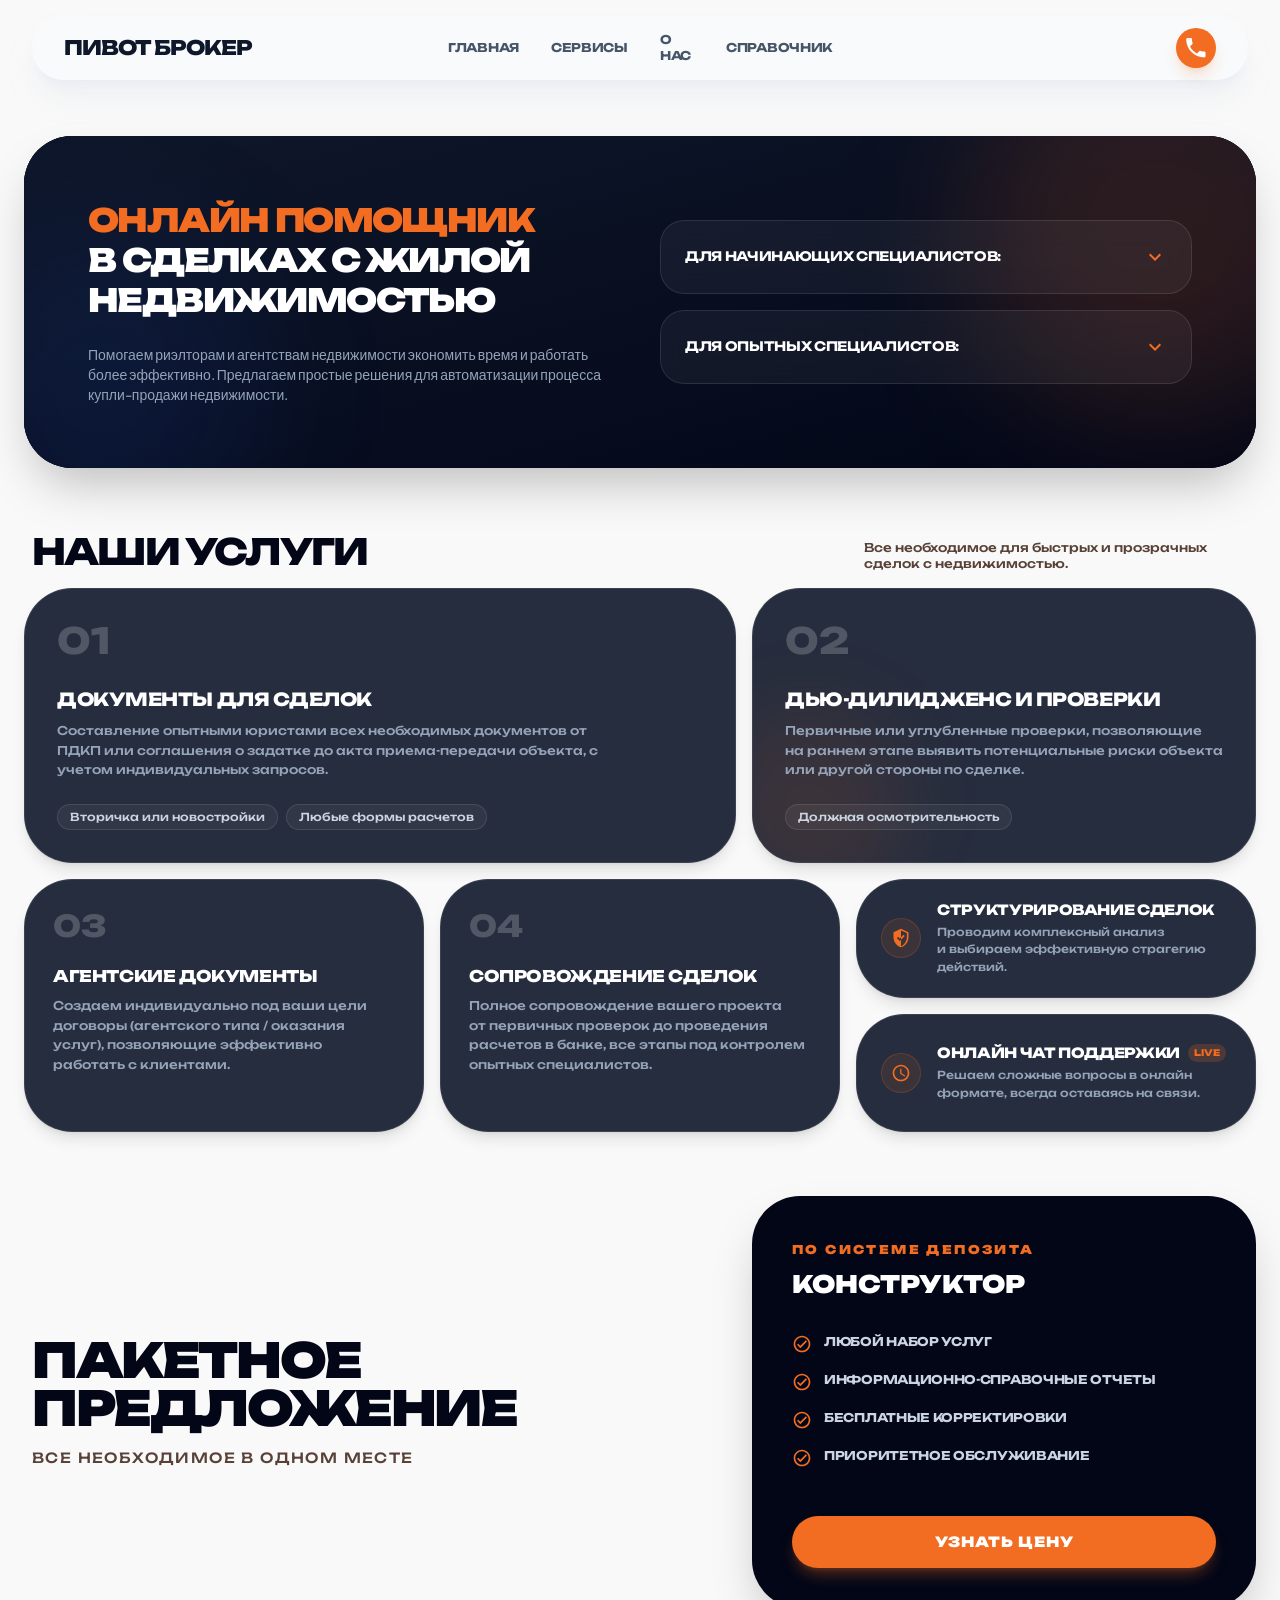
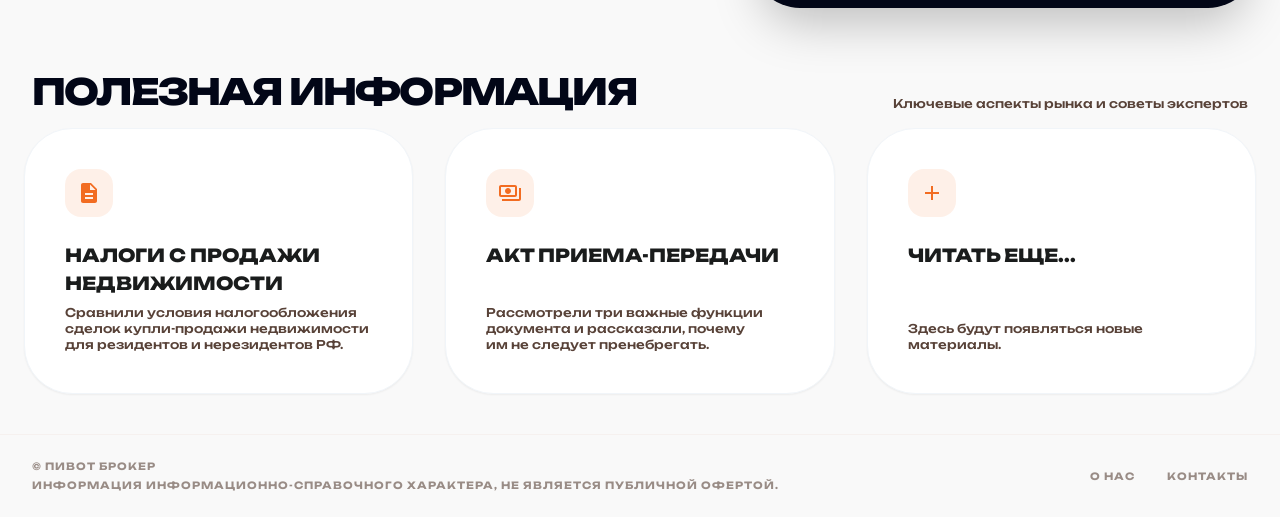
==== index.html @ 36b85cad "Add files via upload" ====
<!DOCTYPE html>
<html class="light scroll-smooth" lang="ru">
<head>
    <meta charset="utf-8">
    <meta content="width=device-width, initial-scale=1.0" name="viewport">
    
    <!-- SEO TAGS & OPEN GRAPH -->
    <title>Онлайн помощник в сделках с жилой недвижимостью | ПИВОТ БРОКЕР</title>
    <meta name="description" content="Профессиональные решения для риэлторов и агентств недвижимости по проведению сделок с недвижимостью.">
    <meta name="keywords" content="сделки с недвижимостью, помощь риэлторам, организация сделок купли-продажи, документы для недвижимости, услуги агентствам недвижимости">
    
    <!-- Canonical Link -->
    <link rel="canonical" href="https://pivot.broker">
        
    <!-- FAVICON -->
    <link rel="icon" type="image/png" href="favicon.png">
        
    <!-- Open Graph / Social Media -->
    <meta property="og:type" content="website">
    <meta property="og:url" content="https://pivot.broker/">
    <meta property="og:title" content="Онлайн помощник в сделках с жилой недвижимостью | ПИВОТ БРОКЕР">
    <meta property="og:description" content="Профессиональные решения для риэлторов и агентств недвижимости по проведению сделок с недвижимостью.">
    
  <!-- HOMEPAGE SCHEMA -->
<script type="application/ld+json">
{
  "@context": "https://schema.org",
  "@type": "WebSite",
  "name": "ПИВОТ БРОКЕР",
  "url": "https://pivot.broker",
  "description": "Профессиональные решения для риэлторов и агентств недвижимости по проведению сделок с недвижимостью.",
  "publisher": {
    "@type": "Organization",
    "name": "ПИВОТ БРОКЕР",
    "url": "https://pivot.broker"
  }
}
</script>
        
    <!-- Fast Font Loading -->
    <link rel="preconnect" href="https://fonts.googleapis.com">
    <link rel="preconnect" href="https://fonts.gstatic.com" crossorigin>
    
    <link href="https://fonts.googleapis.com/css2?family=Unbounded:wght@200..900&display=swap" rel="stylesheet">
    <link href="https://fonts.googleapis.com/css2?family=Plus+Jakarta+Sans:wght@200..800&display=swap" rel="stylesheet">
    
    <link rel="stylesheet" href="style.css">
    
    <style>
        body {
            font-family: 'Unbounded', sans-serif !important;
        }
        .section-radius {
            border-radius: 3rem !important;
        }

        /* FAQ Dropdown Logic */
        .faq-accordion[open] .faq-chevron {
            transform: rotate(180deg);
        }
        .faq-accordion summary::-webkit-details-marker {
            display: none;
        }
        
        /* Mobile Menu */
        #mobile-menu {
            transition: transform 0.3s ease-in-out;
            transform: translateY(-110%);
        }
        #mobile-menu.active {
            transform: translateY(0);
        }
    </style>
</head>
<body class="bg-background text-on-background font-body selection:bg-primary/20 selection:text-primary overflow-x-hidden flex flex-col min-h-screen">

    <!-- NAVIGATION BAR -->
    <div class="block md:hidden mobile-view h-[70px]">
        <nav class="fixed top-2 left-0 right-0 z-[100] flex justify-between items-center px-5 py-3 max-w-7xl bg-white/90 dark:bg-slate-900/90 backdrop-blur-lg rounded-full shadow-lg mx-auto w-[92%]">
            <a href="index.html" class="text-[16px] sm:text-xl font-extrabold tracking-tighter text-slate-900 dark:text-slate-50 font-display hover:text-primary transition-colors duration-300">ПИВОТ БРОКЕР</a>
            <div class="hidden md:flex items-center gap-8">
                <a class="text-slate-600 font-bold hover:text-primary font-display tracking-tight !text-[10px]" href="index.html#">ГЛАВНАЯ</a>
                <a class="text-slate-600 font-bold hover:text-primary font-display tracking-tight !text-[10px]" href="index.html#features-advantages">СЕРВИСЫ</a>
                <a class="text-slate-600 font-bold hover:text-primary font-display tracking-tight !text-[10px]" href="about.html">О НАС</a>
                <a class="text-slate-600 font-bold hover:text-primary font-display tracking-tight !text-[10px]" href="index.html#handbook">СПРАВОЧНИК</a>
            </div>
            <div class="flex items-center gap-1 sm:gap-2 h-full">
                <a aria-label="Call us" class="text-slate-600 font-bold hover:text-primary font-display tracking-tight !text-[10px] flex items-center" href="javascript:void(0)" onclick="openModal()">
                    <svg xmlns="http://www.w3.org/2000/svg" viewBox="0 0 24 24" class="fill-current !text-[24px] text-primary w-[1em] h-[1em]" aria-hidden="true"><path d="M20 15.5c-1.2 0-2.4-.2-3.6-.6-.3-.1-.7 0-1 .2l-2.2 2.2c-2.8-1.4-5.1-3.8-6.6-6.6l2.2-2.2c.3-.3.4-.7.2-1-.4-1.2-.6-2.4-.6-3.6 0-.6-.5-1.1-1.1-1.1H4.1C3.5 2.9 3 3.4 3 4c0 9.4 7.6 17 17 17 .6 0 1.1-.5 1.1-1.1v-3.3c0-.6-.5-1.1-1.1-1.1z"/></svg>
                </a>
                <button class="flex md:hidden p-2 text-slate-900" id="burger-btn" onclick="toggleMenu()">
                    <svg xmlns="http://www.w3.org/2000/svg" viewBox="0 0 24 24" class="fill-current !text-[28px] w-[1em] h-[1em]" aria-hidden="true"><path d="M3 18h18v-2H3v2zm0-5h18v-2H3v2zm0-7v2h18V6H3z"/></svg>
                </button>
            </div>
        </nav>
        
        <div class="fixed inset-0 z-[90] bg-white flex flex-col pt-24 px-8 md:hidden transition-transform duration-300 translate-y-[-100%]" id="mobile-menu">
            <div class="flex flex-col gap-6">
                <a class="text-xl font-display font-bold text-slate-900 hover:text-primary" href="index.html#" onclick="closeMobileNav()">ГЛАВНАЯ</a>
                <a class="text-xl font-display font-bold text-slate-900 hover:text-primary" href="index.html#features-advantages" onclick="closeMobileNav()">СЕРВИСЫ</a>
                <a class="text-xl font-display font-bold text-slate-900 hover:text-primary" href="about.html" onclick="closeMobileNav()">О НАС</a>
                <a class="text-xl font-display font-bold text-slate-900 hover:text-primary" href="index.html#handbook" onclick="closeMobileNav()">СПРАВОЧНИК</a>
                <hr class="border-slate-100">
            </div>
            <button class="absolute top-6 right-6 p-2 text-slate-900 hover:text-primary" onclick="toggleMenu()">
                <svg xmlns="http://www.w3.org/2000/svg" viewBox="0 0 24 24" class="fill-current !text-[32px] w-[1em] h-[1em]" aria-hidden="true"><path d="M19 6.41L17.59 5 12 10.59 6.41 5 5 6.41 10.59 12 5 17.59 6.41 19 12 13.41 17.59 19 19 17.59 13.41 12z"/></svg>
            </button>
        </div>
    </div>

    <div class="hidden md:block desktop-view h-[88px]">
        <nav class="fixed top-4 left-0 right-0 z-50 flex justify-between items-center px-8 py-3 w-[95%] max-w-7xl mx-auto bg-slate-50/80 dark:bg-slate-900/80 backdrop-blur-lg rounded-full shadow-xl shadow-slate-200/50 dark:shadow-none no-border">
            <a href="index.html" class="text-xl font-extrabold tracking-tighter text-slate-900 dark:text-slate-50 font-display flex-1 hover:text-primary transition-colors duration-300">ПИВОТ БРОКЕР</a>
            <div class="hidden md:flex items-center gap-8 flex-1 justify-center">
                <a class="text-slate-600 dark:text-slate-400 hover:text-primary dark:hover:text-orange-300 font-display text-xs tracking-tight hover:scale-105 transition-transform duration-300 ease-out font-bold" href="index.html#">ГЛАВНАЯ</a>
                <a class="text-slate-600 dark:text-slate-400 hover:text-primary dark:hover:text-orange-300 font-display text-xs tracking-tight hover:scale-105 transition-transform duration-300 ease-out font-bold" href="index.html#features-advantages">СЕРВИСЫ</a>
                <a class="text-slate-600 dark:text-slate-400 hover:text-primary dark:hover:text-orange-300 font-display text-xs tracking-tight hover:scale-105 transition-transform duration-300 ease-out font-bold" href="about.html">О НАС</a>
                <a class="text-slate-600 dark:text-slate-400 hover:text-primary dark:hover:text-orange-300 font-display text-xs tracking-tight hover:scale-105 transition-transform duration-300 ease-out font-bold" href="index.html#handbook">СПРАВОЧНИК</a>
            </div>
            <div class="flex items-center gap-4 flex-1 justify-end">
                <button class="hidden lg:flex items-center gap-2 bg-primary text-on-primary rounded-full font-display font-bold text-[10px] hover:scale-105 active:scale-95 transition-all duration-300 shadow-lg shadow-primary/20 w-10 h-10 justify-center" onclick="openModal()">
                    <svg xmlns="http://www.w3.org/2000/svg" viewBox="0 0 24 24" class="fill-current text-base w-[1.6em] h-[1.6em]" aria-hidden="true"><path d="M20 15.5c-1.2 0-2.4-.2-3.6-.6-.3-.1-.7 0-1 .2l-2.2 2.2c-2.8-1.4-5.1-3.8-6.6-6.6l2.2-2.2c.3-.3.4-.7.2-1-.4-1.2-.6-2.4-.6-3.6 0-.6-.5-1.1-1.1-1.1H4.1C3.5 2.9 3 3.4 3 4c0 9.4 7.6 17 17 17 .6 0 1.1-.5 1.1-1.1v-3.3c0-.6-.5-1.1-1.1-1.1z"/></svg>
                </button>
            </div>
        </nav>
    </div>

    <!-- ========================================== -->
    <!--         MAIN CONTENT        -->
    <!-- ========================================== -->
    <main class="w-full max-w-7xl mx-auto px-4 md:px-6 mt-8 md:mt-12 flex-grow mb-10 space-y-12 md:space-y-16">
        
        <!-- Hero Section -->
        <section class="relative overflow-hidden rounded-[48px] md:section-radius bg-slate-950 text-white shadow-2xl flex flex-col" id="about-us">
            
            <!-- Solid Dark Background with subtle gradient & ambient glows -->
            <div class="absolute inset-0 z-0 bg-slate-950">
                <div class="absolute inset-0 bg-gradient-to-br from-slate-900 to-slate-950"></div>
            </div>
            <div class="absolute -right-24 -top-24 w-96 h-96 bg-primary/15 rounded-full blur-3xl pointer-events-none z-0"></div>
            <div class="absolute -left-20 -bottom-20 w-80 h-80 bg-blue-600/10 rounded-full blur-3xl pointer-events-none z-0"></div>
            
            <div class="relative z-10 w-full px-6 md:px-8 lg:px-16 pt-12 lg:pt-16 pb-12 lg:pb-16 mx-auto max-w-7xl">
                <div class="grid grid-cols-1 lg:grid-cols-12 gap-8 lg:gap-10 items-center">
                    
                    <!-- LEFT COLUMN (Text) -->
                    <div class="lg:col-span-6 flex flex-col w-full text-center lg:text-left justify-center">
                        <h1 class="text-xl md:text-2xl lg:text-[28px] xl:text-[32px] font-display font-black tracking-tighter leading-[1.15] lg:leading-tight uppercase">
                            <span class="text-primary block">ОНЛАЙН ПОМОЩНИК</span>
                            <span class="text-white block">В СДЕЛКАХ С ЖИЛОЙ НЕДВИЖИМОСТЬЮ</span>
                        </h1>
                        <p class="text-slate-400 font-medium text-[11px] md:text-sm mt-4 lg:mt-6 leading-relaxed font-brand max-w-xl mx-auto lg:mx-0">
                            Помогаем риэлторам и агентствам недвижимости экономить время и работать более эффективно. Предлагаем простые решения для автоматизации процесса купли-продажи недвижимости.
                        </p>
                    </div>
        
                    <!-- RIGHT COLUMN (Accordions) -->
                    <div class="lg:col-span-6 flex flex-col gap-4 w-full mt-6 lg:mt-0 justify-center">
                        <!-- Dropdown 1 -->
                        <details class="faq-accordion bg-white/5 backdrop-blur-md border border-white/10 rounded-3xl overflow-hidden transition-all duration-300 lg:hover:bg-white/[0.08] w-full">
                            <summary class="flex items-center justify-between p-5 lg:p-6 cursor-pointer list-none select-none">
                                <span class="text-white font-display font-bold text-[11px] lg:text-[13px] tracking-tight uppercase leading-snug">
                                    ДЛЯ НАЧИНАЮЩИХ СПЕЦИАЛИСТОВ:
                                </span>
                                <!-- Inline SVG: expand_more -->
                                <svg xmlns="http://www.w3.org/2000/svg" viewBox="0 0 24 24" class="w-[1em] h-[1em] fill-current text-primary text-2xl transition-transform duration-300 faq-chevron ml-2 shrink-0" aria-hidden="true"><path d="M16.59 8.59 12 13.17 7.41 8.59 6 10l6 6 6-6z"/></svg>
                            </summary>
                            <div class="pb-5 px-5 lg:px-6">
                                <ul class="space-y-3 lg:space-y-4 border-t border-white/10 pt-4">
                                    <li class="flex items-start gap-3 text-slate-300 text-[11px] lg:text-[12px] leading-snug"><span class="text-primary font-bold">•</span>защита получения комиссии</li>
                                    <li class="flex items-start gap-3 text-slate-300 text-[11px] lg:text-[12px] leading-snug"><span class="text-primary font-bold">•</span>уверенность перед клиентом</li>
                                    <li class="flex items-start gap-3 text-slate-300 text-[11px] lg:text-[12px] leading-snug"><span class="text-primary font-bold">•</span>старт без ошибок</li>
                                    <li class="flex items-start gap-3 text-slate-300 text-[11px] lg:text-[12px] leading-snug"><span class="text-primary font-bold">•</span>экономия бюджета</li>
                                </ul>
                            </div>
                        </details>
                        
                        <!-- Dropdown 2 -->
                        <details class="faq-accordion bg-white/5 backdrop-blur-md border border-white/10 rounded-3xl overflow-hidden transition-all duration-300 lg:hover:bg-white/[0.08] w-full">
                            <summary class="flex items-center justify-between p-5 lg:p-6 cursor-pointer list-none select-none">
                                <span class="text-white font-display font-bold text-[11px] lg:text-[13px] tracking-tight uppercase leading-snug">
                                    ДЛЯ ОПЫТНЫХ СПЕЦИАЛИСТОВ:
                                </span>
                                <!-- Inline SVG: expand_more -->
                                <svg xmlns="http://www.w3.org/2000/svg" viewBox="0 0 24 24" class="w-[1em] h-[1em] fill-current text-primary text-2xl transition-transform duration-300 faq-chevron ml-2 shrink-0" aria-hidden="true"><path d="M16.59 8.59 12 13.17 7.41 8.59 6 10l6 6 6-6z"/></svg>
                            </summary>
                            <div class="pb-5 px-5 lg:px-6">
                                <ul class="space-y-3 lg:space-y-4 border-t border-white/10 pt-4">
                                    <li class="flex items-start gap-3 text-slate-300 text-[11px] lg:text-[12px] leading-snug"><span class="text-primary font-bold">•</span>делегирование рутины, освободите время для показов и переговоров</li>
                                    <li class="flex items-start gap-3 text-slate-300 text-[11px] lg:text-[12px] leading-snug"><span class="text-primary font-bold">•</span>выгоднее, чем разовое привлечение специалистов на аутсорсинге</li>
                                    <li class="flex items-start gap-3 text-slate-300 text-[11px] lg:text-[12px] leading-snug"><span class="text-primary font-bold">•</span>информационно-справочные отчеты для клиентов</li>
                                    <li class="flex items-start gap-3 text-slate-300 text-[11px] lg:text-[12px] leading-snug"><span class="text-primary font-bold">•</span>дистанционно и оперативно</li>
                                </ul>
                            </div>
                        </details>
                    </div>
                    
                </div>
            </div>
        </section>
        
        <!-- Features & Advantages Section -->
        <section class="space-y-4 scroll-mt-24 px-0" id="features-advantages">
            <div class="space-y-4">
                <div class="flex flex-col md:flex-row md:items-end justify-between gap-2 md:gap-4 px-2">
                    <div class="space-y-2">
                        <h2 class="text-xl md:text-4xl font-display font-extrabold tracking-tighter uppercase text-slate-950 dark:text-white">НАШИ УСЛУГИ</h2>
                    </div>
                    <p class="text-xs text-on-surface-variant font-medium max-w-sm">Все необходимое для быстрых и прозрачных сделок с недвижимостью.</p>
                </div>
                <div class="grid grid-cols-1 md:grid-cols-12 gap-4 font-body">
                    
                    <!-- Card 1: Documents sales and purchase (Has Hover & Link) -->
                    <a href="service-documents-sale.html" class="md:col-span-7 relative overflow-hidden bg-slate-900/90 border border-white/10 section-radius p-8 flex flex-col justify-start shadow-lg group hover:border-primary/40 hover:bg-slate-950 transition-all duration-500 cursor-pointer">
                        <div class="relative z-10">
                            <div class="flex items-center justify-start mb-6"><span class="text-white/20 font-display font-extrabold text-4xl group-hover:text-primary/40 transition-colors">01</span></div>
                            <h3 class="text-base md:text-lg font-display font-extrabold text-white uppercase tracking-tight mb-2 group-hover:text-primary transition-colors">Документы для сделок</h3>
                            <p class="text-xs text-slate-400 font-medium leading-relaxed max-w-xl">Составление опытными юристами всех необходимых документов от ПДКП или соглашения о задатке до акта приема-передачи объекта, с учетом индивидуальных запросов.</p>
                        </div>
                        <!-- Tags & Hover Details -->
                        <div class="relative z-10 mt-6 flex justify-between items-center w-full">
                            <div class="flex flex-wrap items-center gap-2">
                                <span class="px-3 py-1 rounded-full bg-white/5 border border-white/10 text-[11px] text-slate-300 font-medium group-hover:border-primary/30 transition-colors">Вторичка или новостройки</span>
                                <span class="px-3 py-1 rounded-full bg-white/5 border border-white/10 text-[11px] text-slate-300 font-medium group-hover:border-primary/30 transition-colors">Любые формы расчетов</span>
                            </div>
                            <div class="flex items-center gap-1.5 text-primary text-[10px] md:text-xs font-bold tracking-widest uppercase opacity-0 group-hover:opacity-100 transition-all duration-300 translate-x-[-10px] group-hover:translate-x-0 hidden md:flex">
                                ПОДРОБНЕЕ 
                                <svg xmlns="http://www.w3.org/2000/svg" viewBox="0 0 24 24" class="fill-current w-[1.2em] h-[1.2em]" aria-hidden="true"><path d="M12 4l-1.41 1.41L16.17 11H4v2h12.17l-5.58 5.59L12 20l8-8z"/></svg>
                            </div>
                        </div>
                    </a>

                    <!-- Card 2: KYC AML (Has Hover & Link) -->
                    <a href="service-kyc-check.html" class="md:col-span-5 relative overflow-hidden bg-slate-900/90 border border-white/10 section-radius p-8 flex flex-col justify-start shadow-lg group hover:border-primary/40 hover:bg-slate-950 transition-all duration-500 cursor-pointer">
                        <div class="absolute -left-10 -bottom-10 w-48 h-48 bg-primary/10 rounded-full blur-2xl pointer-events-none"></div>
                        <div class="relative z-10">
                            <div class="flex items-center justify-start mb-6"><span class="text-white/20 font-display font-extrabold text-4xl group-hover:text-primary/40 transition-colors">02</span></div>
                            <h3 class="text-base md:text-lg font-display font-extrabold text-white uppercase tracking-tight mb-2 group-hover:text-primary transition-colors">Дью-дилидженс и&nbsp;проверки</h3>
                            <p class="text-xs text-slate-400 font-medium leading-relaxed">Первичные или углубленные проверки, позволяющие на&nbsp;раннем этапе выявить потенциальные риски объекта или другой стороны по сделке.</p>
                        </div>
                        <!-- Tags & Hover Details -->
                        <div class="relative z-10 mt-6 flex justify-between items-center w-full">
                            <div class="flex flex-wrap items-center gap-2">
                                <span class="px-3 py-1 rounded-full bg-white/5 border border-white/10 text-[11px] text-slate-300 font-medium group-hover:border-primary/30 transition-colors">Должная осмотрительность</span>
                            </div>
                            <div class="flex items-center gap-1.5 text-primary text-[10px] md:text-xs font-bold tracking-widest uppercase opacity-0 group-hover:opacity-100 transition-all duration-300 translate-x-[-10px] group-hover:translate-x-0 hidden md:flex">
                                ПОДРОБНЕЕ 
                                <svg xmlns="http://www.w3.org/2000/svg" viewBox="0 0 24 24" class="fill-current w-[1.2em] h-[1.2em]" aria-hidden="true"><path d="M12 4l-1.41 1.41L16.17 11H4v2h12.17l-5.58 5.59L12 20l8-8z"/></svg>
                            </div>
                        </div>
                    </a>

                    <!-- Card 3: Documents for agents (Static) -->
                    <div class="md:col-span-4 relative overflow-hidden bg-slate-900/90 border border-white/10 section-radius p-7 flex flex-col justify-between shadow-lg transition-all duration-500">
                        <div>
                            <div class="flex items-center justify-start mb-5">
                                <span class="text-white/20 font-display font-extrabold text-3xl">03</span>
                            </div>
                            <h3 class="text-base font-display font-extrabold text-white uppercase tracking-tight mb-2">Агентские документы</h3>
                            <p class="text-xs text-slate-400 font-medium leading-relaxed">Создаем индивидуально под ваши цели договоры (агентского типа / оказания услуг), позволяющие эффективно работать с&nbsp;клиентами.</p>
                        </div>
                    </div>

                    <!-- Card 4: Power of Attorney (Static) -->
                    <div class="md:col-span-4 relative overflow-hidden bg-slate-900/90 border border-white/10 section-radius p-7 flex flex-col justify-between shadow-lg transition-all duration-500">
                        <div>
                            <div class="flex items-center justify-start mb-5">
                                <span class="text-white/20 font-display font-extrabold text-3xl">04</span>
                            </div>
                            <h3 class="text-base font-display font-extrabold text-white uppercase tracking-tight mb-2">Сопровождение сделок</h3>
                            <p class="text-xs text-slate-400 font-medium leading-relaxed">Полное сопровождение вашего проекта от&nbsp;первичных проверок до проведения расчетов в банке, все этапы под&nbsp;контролем опытных специалистов.</p>
                        </div>
                    </div>

                    <!-- Card 5 & 6 (Stacked, Static) -->
                    <div class="md:col-span-4 flex flex-col gap-4">
                        <!-- Card 5: Banking Advisory -->
                        <div class="flex-1 relative overflow-hidden bg-slate-900/90 border border-white/10 section-radius p-6 flex flex-col justify-center shadow-lg transition-all duration-500">
                            <div class="flex items-center gap-4">
                                <div class="w-10 h-10 shrink-0 rounded-xl bg-primary/10 border border-primary/20 flex items-center justify-center text-primary transition-all duration-300">
                                    <!-- Inline SVG: verified_user -->
                                    <svg xmlns="http://www.w3.org/2000/svg" viewBox="0 0 24 24" class="w-[1em] h-[1em] fill-current text-xl" aria-hidden="true"><path d="M12 1L3 5v6c0 5.55 3.84 10.74 9 12 5.16-1.26 9-6.45 9-12V5l-9-4zm0 19.93V2.94l7 3.11v4.95c0 4.54-2.8 8.85-7 10.93zM16.5 9.5l-6 6-3.5-3.5 1.41-1.41L10.5 12.67l4.59-4.58z"/></svg>
                                </div>
                                <div>
                                    <h3 class="text-sm font-display font-extrabold text-white uppercase tracking-tight mb-1">Структурирование сделок</h3>
                                    <p class="text-[11px] text-slate-400 font-medium leading-relaxed">Проводим комплексный анализ и&nbsp;выбираем эффективную страгегию действий.</p>
                                </div>
                            </div>
                        </div>
                        
                        <!-- Card 6: Direct Chat -->
                        <div class="flex-1 relative overflow-hidden bg-slate-900/90 border border-white/10 section-radius p-6 flex flex-col justify-center shadow-lg transition-all duration-500">
                            <div class="flex items-center gap-4">
                                <div class="w-10 h-10 shrink-0 rounded-xl bg-primary/10 border border-primary/20 flex items-center justify-center text-primary transition-all duration-300">
                                    <!-- Inline SVG: schedule -->
                                    <svg xmlns="http://www.w3.org/2000/svg" viewBox="0 0 24 24" class="w-[1em] h-[1em] fill-current text-xl" aria-hidden="true"><path d="M11.99 2C6.47 2 2 6.48 2 12s4.47 10 9.99 10C17.52 22 22 17.52 22 12S17.52 2 11.99 2zM12 20c-4.42 0-8-3.58-8-8s3.58-8 8-8 8 3.58 8 8-3.58 8-8 8zm.5-13H11v6l5.25 3.15.75-1.23-4.5-2.67z"/></svg>
                                </div>
                                <div>
                                    <div class="flex items-center gap-2 mb-1">
                                        <h3 class="text-sm font-display font-extrabold text-white uppercase tracking-tight">Онлайн чат поддержки</h3>
                                        <span class="px-1.5 py-0.5 rounded bg-primary/20 text-primary text-[9px] font-extrabold uppercase">LIVE</span>
                                    </div>
                                    <p class="text-[11px] text-slate-400 font-medium leading-relaxed">Решаем сложные вопросы в онлайн формате, всегда оставаясь на связи.</p>
                                </div>
                            </div>
                        </div>
                    </div>
                </div>
            </div>
        </section>
        
        <!-- Pricing Section -->
        <section class="scroll-mt-24 px-0" id="pricing-tiers">
            <div class="grid grid-cols-1 md:grid-cols-12 gap-6 md:gap-4 font-body">
                
                <div class="md:col-span-7 flex flex-col justify-center px-2">
                    <h2 class="text-2xl md:text-4xl lg:text-5xl font-display font-black tracking-tighter uppercase text-slate-950 dark:text-white">
                        ПАКЕТНОЕ ПРЕДЛОЖЕНИЕ
                    </h2>
                    <p class="text-xs lg:text-sm text-on-surface-variant font-display font-medium mt-2 md:mt-4 max-w-sm uppercase tracking-widest">
                        все необходимое в одном месте
                    </p>
                </div>

                <div class="md:col-span-5 bg-slate-950 section-radius p-8 md:p-10 flex flex-col h-full shadow-2xl transition-all duration-500 relative group">
                    <div class="mb-6 md:mb-8">
                        <span class="text-primary font-black text-[10px] md:text-xs tracking-[0.2em] uppercase">По системе депозита</span>
                        <div class="text-xl md:text-2xl font-display font-black mt-1 md:mt-2 uppercase text-white">Конструктор</div>
                    </div>
                    <ul class="space-y-4 mb-8 md:mb-12 flex-1">
                        <li class="flex items-start gap-3 text-slate-300 text-[10px] md:text-xs font-bold uppercase tracking-tight">
                            <svg xmlns="http://www.w3.org/2000/svg" viewBox="0 0 24 24" class="w-[1em] h-[1em] fill-current text-primary text-xl shrink-0 mt-0.5" aria-hidden="true"><path d="M12 2C6.48 2 2 6.48 2 12s4.48 10 10 10 10-4.48 10-10S17.52 2 12 2zm0 18c-4.41 0-8-3.59-8-8s3.59-8 8-8 8 3.59 8 8-3.59 8-8 8zm4.59-12.42L10 14.17l-2.59-2.58L6 13l4 4 8-8z"/></svg>
                            <span class="leading-relaxed">любой набор услуг</span>
                        </li>
                        <li class="flex items-start gap-3 text-slate-300 text-[10px] md:text-xs font-bold uppercase tracking-tight">
                            <svg xmlns="http://www.w3.org/2000/svg" viewBox="0 0 24 24" class="w-[1em] h-[1em] fill-current text-primary text-xl shrink-0 mt-0.5" aria-hidden="true"><path d="M12 2C6.48 2 2 6.48 2 12s4.48 10 10 10 10-4.48 10-10S17.52 2 12 2zm0 18c-4.41 0-8-3.59-8-8s3.59-8 8-8 8 3.59 8 8-3.59 8-8 8zm4.59-12.42L10 14.17l-2.59-2.58L6 13l4 4 8-8z"/></svg>
                            <span class="leading-relaxed">информационно-справочные отчеты</span>
                        </li>
                        <li class="flex items-start gap-3 text-slate-300 text-[10px] md:text-xs font-bold uppercase tracking-tight">
                            <svg xmlns="http://www.w3.org/2000/svg" viewBox="0 0 24 24" class="w-[1em] h-[1em] fill-current text-primary text-xl shrink-0 mt-0.5" aria-hidden="true"><path d="M12 2C6.48 2 2 6.48 2 12s4.48 10 10 10 10-4.48 10-10S17.52 2 12 2zm0 18c-4.41 0-8-3.59-8-8s3.59-8 8-8 8 3.59 8 8-3.59 8-8 8zm4.59-12.42L10 14.17l-2.59-2.58L6 13l4 4 8-8z"/></svg>
                            <span class="leading-relaxed">бесплатные корректировки</span>
                        </li>
                        <li class="flex items-start gap-3 text-slate-300 text-[10px] md:text-xs font-bold uppercase tracking-tight">
                            <svg xmlns="http://www.w3.org/2000/svg" viewBox="0 0 24 24" class="w-[1em] h-[1em] fill-current text-primary text-xl shrink-0 mt-0.5" aria-hidden="true"><path d="M12 2C6.48 2 2 6.48 2 12s4.48 10 10 10 10-4.48 10-10S17.52 2 12 2zm0 18c-4.41 0-8-3.59-8-8s3.59-8 8-8 8 3.59 8 8-3.59 8-8 8zm4.59-12.42L10 14.17l-2.59-2.58L6 13l4 4 8-8z"/></svg>
                            <span class="leading-relaxed">приоритетное обслуживание</span>
                        </li>
                    </ul>
                    <button class="w-full py-4 bg-primary text-white rounded-full font-display font-bold text-[10px] uppercase tracking-widest hover:scale-105 active:scale-95 shadow-lg shadow-primary/30 transition-all duration-300" onclick="openModal()">
    <span class="text-xs md:text-sm font-black">Узнать цену</span>
					</button>
                </div>

            </div>
        </section>

        <!-- Knowledge Hub Section -->
        <section class="relative z-10 scroll-mt-24 px-0" id="handbook">
            <div class="flex flex-col md:flex-row md:items-end justify-between gap-2 md:gap-4 px-2 mb-4">
                <div class="space-y-2">
                    <h2 class="text-xl md:text-4xl font-display font-extrabold tracking-tighter uppercase text-slate-950 dark:text-white">
                        ПОЛЕЗНАЯ ИНФОРМАЦИЯ
                    </h2>
                </div>
                <p class="text-xs text-on-surface-variant font-medium max-w-sm">
                    Ключевые аспекты рынка и советы экспертов
                </p>
            </div>
            
            <div class="grid grid-cols-1 md:grid-cols-3 gap-4 md:gap-8">
                
                <a class="group bg-white p-8 md:p-10 rounded-[3rem] border border-slate-100 shadow-sm hover:shadow-xl hover:border-primary/20 transition-all duration-500 flex flex-col cursor-pointer relative" href="article-sale-taxes.html">
                    <div class="mb-4 md:mb-6 w-10 h-10 md:w-12 h-12 bg-primary/10 rounded-full md:rounded-2xl flex items-center justify-center group-hover:bg-primary transition-colors duration-500">
                        <!-- Inline SVG: description -->
                        <svg xmlns="http://www.w3.org/2000/svg" viewBox="0 0 24 24" class="w-6 h-6 fill-current text-primary group-hover:text-white transition-colors" aria-hidden="true"><path d="M14 2H6c-1.1 0-1.99.9-1.99 2L4 20c0 1.1.89 2 1.99 2H18c1.1 0 2-.9 2-2V8l-6-6zm2 16H8v-2h8v2zm0-4H8v-2h8v2zm-3-5V3.5L18.5 9H13z"/></svg>
                    </div>
                    <h4 class="font-display font-extrabold text-[14px] md:text-lg mb-2 uppercase text-on-background group-hover:text-primary md:line-clamp-2 transition-colors duration-300">Налоги с продажи недвижимости</h4>
                    <p class="text-[9px] md:text-xs text-on-surface-variant font-display font-medium leading-relaxed uppercase tracking-widest md:tracking-normal md:normal-case mt-auto group-hover:pr-16 transition-all duration-500 ease-out">Сравнили условия налогообложения сделок купли-продажи недвижимости для резидентов и нерезидентов РФ.</p>
                    <div class="absolute bottom-8 md:bottom-10 right-8 md:right-10 flex items-center gap-1.5 text-primary text-[10px] md:text-xs font-bold tracking-widest uppercase opacity-0 group-hover:opacity-100 transition-all duration-300 translate-x-[-10px] group-hover:translate-x-0 bg-white shadow-[-8px_0_12px_white] pl-2">
                        ПОДРОБНЕЕ 
                        <!-- Inline SVG: arrow_forward -->
                        <svg xmlns="http://www.w3.org/2000/svg" viewBox="0 0 24 24" class="w-[1.2em] h-[1.2em] fill-current" aria-hidden="true"><path d="M12 4l-1.41 1.41L16.17 11H4v2h12.17l-5.58 5.59L12 20l8-8z"/></svg>
                    </div>
                </a>
                
                <a class="group bg-white p-8 md:p-10 rounded-[3rem] border border-slate-100 shadow-sm hover:shadow-xl hover:border-primary/20 transition-all duration-500 flex flex-col cursor-pointer relative" href="article-transfer-act.html">
                    <div class="mb-4 md:mb-6 w-10 h-10 md:w-12 h-12 bg-primary/10 rounded-full md:rounded-2xl flex items-center justify-center group-hover:bg-primary transition-colors duration-500">
                        <!-- Inline SVG: payments -->
                        <svg xmlns="http://www.w3.org/2000/svg" viewBox="0 0 24 24" class="w-6 h-6 fill-current text-primary group-hover:text-white transition-colors" aria-hidden="true"><path d="M19 14V6c0-1.1-.9-2-2-2H3c-1.1 0-2 .9-2 2v8c0 1.1.9 2 2 2h14c1.1 0 2-.9 2-2zm-2 0H3V6h14v8zm-7-7c-1.66 0-3 1.34-3 3s1.34 3 3 3 3-1.34 3-3-1.34-3-3-3zm13 0v11c0 1.1-.9 2-2 2H4v-2h17V7h2z"/></svg>
                    </div>
                    <h4 class="font-display font-extrabold text-[14px] md:text-lg mb-2 uppercase text-on-background group-hover:text-primary md:line-clamp-2 transition-colors duration-300">Акт приема-передачи</h4>
                    <p class="text-[9px] md:text-xs text-on-surface-variant font-display font-medium leading-relaxed uppercase tracking-widest md:tracking-normal md:normal-case mt-auto group-hover:pr-16 transition-all duration-500 ease-out">Рассмотрели три важные функции документа и рассказали, почему им&nbsp;не&nbsp;следует пренебрегать.</p>
                    <div class="absolute bottom-8 md:bottom-10 right-8 md:right-10 flex items-center gap-1.5 text-primary text-[10px] md:text-xs font-bold tracking-widest uppercase opacity-0 group-hover:opacity-100 transition-all duration-300 translate-x-[-10px] group-hover:translate-x-0 bg-white shadow-[-8px_0_12px_white] pl-2">
                        ПОДРОБНЕЕ 
                        <!-- Inline SVG: arrow_forward -->
                        <svg xmlns="http://www.w3.org/2000/svg" viewBox="0 0 24 24" class="w-[1.2em] h-[1.2em] fill-current" aria-hidden="true"><path d="M12 4l-1.41 1.41L16.17 11H4v2h12.17l-5.58 5.59L12 20l8-8z"/></svg>
                    </div>
                </a>
                
                <div class="bg-white p-8 md:p-10 rounded-[3rem] border border-slate-100 shadow-sm flex flex-col">
                    <div class="mb-4 md:mb-6 w-10 h-10 md:w-12 h-12 bg-primary/10 rounded-full md:rounded-2xl flex items-center justify-center">
                        <!-- Inline SVG: add -->
                        <svg xmlns="http://www.w3.org/2000/svg" viewBox="0 0 24 24" class="w-6 h-6 fill-current text-primary" aria-hidden="true"><path d="M19 13h-6v6h-2v-6H5v-2h6V5h2v6h6v2z"/></svg>
                    </div>
                    <h4 class="font-display font-extrabold text-[14px] md:text-lg mb-2 uppercase text-on-background md:line-clamp-2">Читать еще...</h4>
                    <p class="text-[9px] md:text-xs text-on-surface-variant font-display font-medium leading-relaxed uppercase tracking-widest md:tracking-normal md:normal-case mt-auto transition-all duration-500 ease-out">Здесь будут появляться новые материалы.</p>
                </div>
            </div>
        </section>
    </main>

    <!-- Unified Footer -->
    <footer class="w-full border-t border-slate-200 md:border-outline-variant/15 mt-auto bg-background-light md:bg-transparent">
        <div class="flex flex-col md:flex-row justify-between items-center px-6 md:px-8 py-8 md:py-6 w-full max-w-[1920px] mx-auto gap-4 md:gap-0">
            <div class="text-[9px] md:text-[10px] tracking-[0.2em] md:tracking-widest uppercase font-bold text-slate-400 md:text-on-surface-variant/60 font-display md:font-label text-center md:text-left">
                <span class="block">© ПИВОТ БРОКЕР</span>
                <span class="block mt-1">ИНФОРМАЦИЯ ИНФОРМАЦИОННО-СПРАВОЧНОГО ХАРАКТЕРА, НЕ ЯВЛЯЕТСЯ ПУБЛИЧНОЙ ОФЕРТОЙ.</span>
            </div>
            <div class="flex items-center gap-6 md:gap-8 mt-2 md:mt-0">
                <a class="text-[9px] md:text-[10px] tracking-[0.2em] md:tracking-widest uppercase font-bold text-slate-400 md:text-on-surface-variant/60 hover:text-primary transition-colors font-display md:font-label" href="about.html">О НАС</a>
                <a class="text-[9px] md:text-[10px] tracking-[0.2em] md:tracking-widest uppercase font-bold text-slate-400 md:text-on-surface-variant/60 hover:text-primary transition-colors font-display md:font-label" href="#">КОНТАКТЫ</a>
            </div>
        </div>
    </footer>

    <!-- Unified Contact Modal -->
    <div class="fixed inset-0 z-[200] items-center justify-center p-4 hidden" id="contact-modal">
        <!-- Overlay -->
        <div class="absolute inset-0 bg-white/10 md:bg-slate-950/60 backdrop-blur-md" onclick="closeModal()"></div>
        
        <!-- Modal Card -->
        <div class="relative z-10 w-full max-w-sm md:max-w-[320px] bg-white/90 md:bg-slate-950 backdrop-blur-lg md:backdrop-blur-none text-slate-900 md:text-white p-8 md:p-6 rounded-[48px] md:rounded-[3rem] shadow-2xl border border-white/20 md:border-white/10 text-center">
            
            <button class="absolute top-4 right-4 text-slate-400 hover:text-primary md:hover:text-white transition-colors z-20" onclick="closeModal()">
                <!-- Inline SVG: close -->
                <svg xmlns="http://www.w3.org/2000/svg" viewBox="0 0 24 24" class="w-[1em] h-[1em] fill-current text-2xl" aria-hidden="true"><path d="M19 6.41L17.59 5 12 10.59 6.41 5 5 6.41 10.59 12 5 17.59 6.41 19 12 13.41 17.59 19 19 17.59 13.41 12z"/></svg>
            </button>
            
            <div class="space-y-6 md:space-y-8 mt-4">
                <div class="flex flex-col gap-4 w-full">
                    <a class="flex items-center justify-center gap-3 md:gap-4 p-4 md:py-4 bg-slate-900 md:bg-white/10 md:hover:bg-white/20 text-white rounded-full font-display font-bold text-xs md:text-sm uppercase tracking-widest shadow-lg md:shadow-none active:scale-95 md:active:scale-100 md:transition-all w-full" href="https://telegram.me/PIVOTBROKER" target="_blank" rel="noopener noreferrer">
                        <!-- Inline SVG: send -->
                        <svg xmlns="http://www.w3.org/2000/svg" viewBox="0 0 24 24" class="w-[1em] h-[1em] fill-current text-lg" aria-hidden="true"><path d="M2.01 21L23 12 2.01 3 2 10l15 2-15 2z"/></svg>
                        Telegram
                    </a>
                    <a class="flex items-center justify-center gap-3 md:gap-4 p-4 md:py-4 bg-primary text-white rounded-full font-display font-bold text-xs md:text-sm uppercase tracking-widest shadow-lg md:shadow-none active:scale-95 md:active:scale-100 md:hover:scale-105 md:transition-transform w-full" href="mailto:pivot@broker">
                        <!-- Inline SVG: mail -->
                        <svg xmlns="http://www.w3.org/2000/svg" viewBox="0 0 24 24" class="w-[1em] h-[1em] fill-current text-lg" aria-hidden="true"><path d="M22 6c0-1.1-.9-2-2-2H4c-1.1 0-2 .9-2 2v12c0 1.1.9 2 2 2h16c1.1 0 2-.9 2-2V6zm-2 0l-8 5-8-5h16zm0 12H4V8l8 5 8-5v10z"/></svg>
                        pivot@global
                    </a>
                </div>
            </div>
        </div>
    </div>

    <!-- JAVASCRIPT SECTION -->
    <script>

    // Single-open accordion logic for natively standard <details> elements
    document.querySelectorAll('.faq-accordion').forEach((el) => {
        el.addEventListener('toggle', (e) => {
            if (el.open) {
                document.querySelectorAll('.faq-accordion').forEach((other) => {
                    if (other !== el) other.removeAttribute('open');
                });
            }
        });
    });

    function toggleMenu() {
        const mobileMenu = document.getElementById('mobile-menu');
        if(mobileMenu) {
            mobileMenu.classList.toggle('active');
            document.body.classList.toggle('overflow-hidden');
        }
    }
    
    function closeMobileNav() {
        const mobileMenu = document.getElementById('mobile-menu');
        if(mobileMenu) {
            mobileMenu.classList.remove('active');
            document.body.classList.remove('overflow-hidden'); 
            setTimeout(scrollToHash, 100); 
        }
    }

    function scrollToHash() {
        if (!window.location.hash) return;
        
        let targetId = window.location.hash;
        
        if (targetId.includes('-mobile') || targetId.includes('-desktop')) {
            targetId = targetId.replace('-mobile', '').replace('-desktop', '');
            history.replaceState(null, null, targetId);
        }

        let targetElement = document.querySelector(targetId);
        if (targetElement) {
            targetElement.scrollIntoView({ behavior: 'smooth' });
        }
    }
    window.addEventListener('hashchange', scrollToHash);

    function openModal() {
        const modal = document.getElementById('contact-modal');
        if(modal) {
            modal.classList.remove('hidden');
            modal.classList.add('flex');
            document.body.classList.add('overflow-hidden');
        }
    }
    
    function closeModal() {
        const modal = document.getElementById('contact-modal');
        if(modal) {
            modal.classList.add('hidden');
            modal.classList.remove('flex');
            document.body.classList.remove('overflow-hidden');
        }
    }

    function openMobileModal() {
        openModal();
    }
    
    function openDesktopModal() {
        openModal();
    }

    // Netlify AJAX Form Submission with Checkmark Feedback
    const form = document.getElementById('consultation-form');
    
    if(form) {
        form.addEventListener('submit', function(e) {
            e.preventDefault(); // Stop the page from reloading
            
            const btn = document.getElementById('submit-btn');
            const btnText = document.getElementById('btn-text');
            const btnIcon = document.getElementById('btn-icon');
            
            // 1. Change button to loading state
            btn.disabled = true;
            btnText.innerText = "ОТПРАВЛЯЕМ...";
            btnIcon.classList.add('hidden');

            // 2. Package the data for Netlify
            const formData = new FormData(form);

            // 3. Send data quietly in the background
            fetch('/', {
                method: 'POST',
                headers: { "Content-Type": "application/x-www-form-urlencoded" },
                body: new URLSearchParams(formData).toString()
            })
            .then(() => {
                // 4. On Success: Hide form & header, Show Checkmark
                document.getElementById('form-header').style.opacity = '0';
                form.style.opacity = '0';
                
                setTimeout(() => {
                    form.style.visibility = 'hidden';
                    document.getElementById('form-header').style.visibility = 'hidden';
                    
                    const successMsg = document.getElementById('success-message');
                    successMsg.classList.remove('pointer-events-none');
                    successMsg.style.opacity = '1';
                }, 300);
            })
            .catch((error) => {
                // On Error: Revert button so they can try again
                alert('Ошибка соединения. Пожалуйста, попробуйте еще раз.');
                btn.disabled = false;
                btnText.innerText = "ОТПРАВИТЬ";
                btnIcon.classList.remove('hidden');
            });
        });
    }
    </script>
</body>
</html>
---- style.css ----
*, ::before, ::after {
  --tw-border-spacing-x: 0;
  --tw-border-spacing-y: 0;
  --tw-translate-x: 0;
  --tw-translate-y: 0;
  --tw-rotate: 0;
  --tw-skew-x: 0;
  --tw-skew-y: 0;
  --tw-scale-x: 1;
  --tw-scale-y: 1;
  --tw-pan-x: ;
  --tw-pan-y: ;
  --tw-pinch-zoom: ;
  --tw-scroll-snap-strictness: proximity;
  --tw-gradient-from-position: ;
  --tw-gradient-via-position: ;
  --tw-gradient-to-position: ;
  --tw-ordinal: ;
  --tw-slashed-zero: ;
  --tw-numeric-figure: ;
  --tw-numeric-spacing: ;
  --tw-numeric-fraction: ;
  --tw-ring-inset: ;
  --tw-ring-offset-width: 0px;
  --tw-ring-offset-color: #fff;
  --tw-ring-color: rgb(59 130 246 / 0.5);
  --tw-ring-offset-shadow: 0 0 #0000;
  --tw-ring-shadow: 0 0 #0000;
  --tw-shadow: 0 0 #0000;
  --tw-shadow-colored: 0 0 #0000;
  --tw-blur: ;
  --tw-brightness: ;
  --tw-contrast: ;
  --tw-grayscale: ;
  --tw-hue-rotate: ;
  --tw-invert: ;
  --tw-saturate: ;
  --tw-sepia: ;
  --tw-drop-shadow: ;
  --tw-backdrop-blur: ;
  --tw-backdrop-brightness: ;
  --tw-backdrop-contrast: ;
  --tw-backdrop-grayscale: ;
  --tw-backdrop-hue-rotate: ;
  --tw-backdrop-invert: ;
  --tw-backdrop-opacity: ;
  --tw-backdrop-saturate: ;
  --tw-backdrop-sepia: ;
  --tw-contain-size: ;
  --tw-contain-layout: ;
  --tw-contain-paint: ;
  --tw-contain-style: ;
}
::backdrop {
  --tw-border-spacing-x: 0;
  --tw-border-spacing-y: 0;
  --tw-translate-x: 0;
  --tw-translate-y: 0;
  --tw-rotate: 0;
  --tw-skew-x: 0;
  --tw-skew-y: 0;
  --tw-scale-x: 1;
  --tw-scale-y: 1;
  --tw-pan-x: ;
  --tw-pan-y: ;
  --tw-pinch-zoom: ;
  --tw-scroll-snap-strictness: proximity;
  --tw-gradient-from-position: ;
  --tw-gradient-via-position: ;
  --tw-gradient-to-position: ;
  --tw-ordinal: ;
  --tw-slashed-zero: ;
  --tw-numeric-figure: ;
  --tw-numeric-spacing: ;
  --tw-numeric-fraction: ;
  --tw-ring-inset: ;
  --tw-ring-offset-width: 0px;
  --tw-ring-offset-color: #fff;
  --tw-ring-color: rgb(59 130 246 / 0.5);
  --tw-ring-offset-shadow: 0 0 #0000;
  --tw-ring-shadow: 0 0 #0000;
  --tw-shadow: 0 0 #0000;
  --tw-shadow-colored: 0 0 #0000;
  --tw-blur: ;
  --tw-brightness: ;
  --tw-contrast: ;
  --tw-grayscale: ;
  --tw-hue-rotate: ;
  --tw-invert: ;
  --tw-saturate: ;
  --tw-sepia: ;
  --tw-drop-shadow: ;
  --tw-backdrop-blur: ;
  --tw-backdrop-brightness: ;
  --tw-backdrop-contrast: ;
  --tw-backdrop-grayscale: ;
  --tw-backdrop-hue-rotate: ;
  --tw-backdrop-invert: ;
  --tw-backdrop-opacity: ;
  --tw-backdrop-saturate: ;
  --tw-backdrop-sepia: ;
  --tw-contain-size: ;
  --tw-contain-layout: ;
  --tw-contain-paint: ;
  --tw-contain-style: ;
}
/*
! tailwindcss v3.4.19 | MIT License | https://tailwindcss.com
*/
/*
1. Prevent padding and border from affecting element width. (https://github.com/mozdevs/cssremedy/issues/4)
2. Allow adding a border to an element by just adding a border-width. (https://github.com/tailwindcss/tailwindcss/pull/116)
*/
*,
::before,
::after {
  box-sizing: border-box;
  /* 1 */
  border-width: 0;
  /* 2 */
  border-style: solid;
  /* 2 */
  border-color: #e5e7eb;
  /* 2 */
}
::before,
::after {
  --tw-content: '';
}
/*
1. Use a consistent sensible line-height in all browsers.
2. Prevent adjustments of font size after orientation changes in iOS.
3. Use a more readable tab size.
4. Use the user's configured `sans` font-family by default.
5. Use the user's configured `sans` font-feature-settings by default.
6. Use the user's configured `sans` font-variation-settings by default.
7. Disable tap highlights on iOS
*/
html,
:host {
  line-height: 1.5;
  /* 1 */
  -webkit-text-size-adjust: 100%;
  /* 2 */
  -moz-tab-size: 4;
  /* 3 */
  tab-size: 4;
  /* 3 */
  font-family: ui-sans-serif, system-ui, sans-serif, "Apple Color Emoji", "Segoe UI Emoji", "Segoe UI Symbol", "Noto Color Emoji";
  /* 4 */
  font-feature-settings: normal;
  /* 5 */
  font-variation-settings: normal;
  /* 6 */
  -webkit-tap-highlight-color: transparent;
  /* 7 */
}
/*
1. Remove the margin in all browsers.
2. Inherit line-height from `html` so users can set them as a class directly on the `html` element.
*/
body {
  margin: 0;
  /* 1 */
  line-height: inherit;
  /* 2 */
}
/*
1. Add the correct height in Firefox.
2. Correct the inheritance of border color in Firefox. (https://bugzilla.mozilla.org/show_bug.cgi?id=190655)
3. Ensure horizontal rules are visible by default.
*/
hr {
  height: 0;
  /* 1 */
  color: inherit;
  /* 2 */
  border-top-width: 1px;
  /* 3 */
}
/*
Add the correct text decoration in Chrome, Edge, and Safari.
*/
abbr:where([title]) {
  text-decoration: underline dotted;
}
/*
Remove the default font size and weight for headings.
*/
h1,
h2,
h3,
h4,
h5,
h6 {
  font-size: inherit;
  font-weight: inherit;
}
/*
Reset links to optimize for opt-in styling instead of opt-out.
*/
a {
  color: inherit;
  text-decoration: inherit;
}
/*
Add the correct font weight in Edge and Safari.
*/
b,
strong {
  font-weight: bolder;
}
/*
1. Use the user's configured `mono` font-family by default.
2. Use the user's configured `mono` font-feature-settings by default.
3. Use the user's configured `mono` font-variation-settings by default.
4. Correct the odd `em` font sizing in all browsers.
*/
code,
kbd,
samp,
pre {
  font-family: ui-monospace, SFMono-Regular, Menlo, Monaco, Consolas, "Liberation Mono", "Courier New", monospace;
  /* 1 */
  font-feature-settings: normal;
  /* 2 */
  font-variation-settings: normal;
  /* 3 */
  font-size: 1em;
  /* 4 */
}
/*
Add the correct font size in all browsers.
*/
small {
  font-size: 80%;
}
/*
Prevent `sub` and `sup` elements from affecting the line height in all browsers.
*/
sub,
sup {
  font-size: 75%;
  line-height: 0;
  position: relative;
  vertical-align: baseline;
}
sub {
  bottom: -0.25em;
}
sup {
  top: -0.5em;
}
/*
1. Remove text indentation from table contents in Chrome and Safari. (https://bugs.chromium.org/p/chromium/issues/detail?id=999088, https://bugs.webkit.org/show_bug.cgi?id=201297)
2. Correct table border color inheritance in all Chrome and Safari. (https://bugs.chromium.org/p/chromium/issues/detail?id=935729, https://bugs.webkit.org/show_bug.cgi?id=195016)
3. Remove gaps between table borders by default.
*/
table {
  text-indent: 0;
  /* 1 */
  border-color: inherit;
  /* 2 */
  border-collapse: collapse;
  /* 3 */
}
/*
1. Change the font styles in all browsers.
2. Remove the margin in Firefox and Safari.
3. Remove default padding in all browsers.
*/
button,
input,
optgroup,
select,
textarea {
  font-family: inherit;
  /* 1 */
  font-feature-settings: inherit;
  /* 1 */
  font-variation-settings: inherit;
  /* 1 */
  font-size: 100%;
  /* 1 */
  font-weight: inherit;
  /* 1 */
  line-height: inherit;
  /* 1 */
  letter-spacing: inherit;
  /* 1 */
  color: inherit;
  /* 1 */
  margin: 0;
  /* 2 */
  padding: 0;
  /* 3 */
}
/*
Remove the inheritance of text transform in Edge and Firefox.
*/
button,
select {
  text-transform: none;
}
/*
1. Correct the inability to style clickable types in iOS and Safari.
2. Remove default button styles.
*/
button,
input:where([type='button']),
input:where([type='reset']),
input:where([type='submit']) {
  -webkit-appearance: button;
  /* 1 */
  background-color: transparent;
  /* 2 */
  background-image: none;
  /* 2 */
}
/*
Use the modern Firefox focus style for all focusable elements.
*/
:-moz-focusring {
  outline: auto;
}
/*
Remove the additional `:invalid` styles in Firefox. (https://github.com/mozilla/gecko-dev/blob/2f9eacd9d3d995c937b4251a5557d95d494c9be1/layout/style/res/forms.css#L728-L737)
*/
:-moz-ui-invalid {
  box-shadow: none;
}
/*
Add the correct vertical alignment in Chrome and Firefox.
*/
progress {
  vertical-align: baseline;
}
/*
Correct the cursor style of increment and decrement buttons in Safari.
*/
::-webkit-inner-spin-button,
::-webkit-outer-spin-button {
  height: auto;
}
/*
1. Correct the odd appearance in Chrome and Safari.
2. Correct the outline style in Safari.
*/
[type='search'] {
  -webkit-appearance: textfield;
  /* 1 */
  outline-offset: -2px;
  /* 2 */
}
/*
Remove the inner padding in Chrome and Safari on macOS.
*/
::-webkit-search-decoration {
  -webkit-appearance: none;
}
/*
1. Correct the inability to style clickable types in iOS and Safari.
2. Change font properties to `inherit` in Safari.
*/
::-webkit-file-upload-button {
  -webkit-appearance: button;
  /* 1 */
  font: inherit;
  /* 2 */
}
/*
Add the correct display in Chrome and Safari.
*/
summary {
  display: list-item;
}
/*
Removes the default spacing and border for appropriate elements.
*/
blockquote,
dl,
dd,
h1,
h2,
h3,
h4,
h5,
h6,
hr,
figure,
p,
pre {
  margin: 0;
}
fieldset {
  margin: 0;
  padding: 0;
}
legend {
  padding: 0;
}
ol,
ul,
menu {
  list-style: none;
  margin: 0;
  padding: 0;
}
/*
Reset default styling for dialogs.
*/
dialog {
  padding: 0;
}
/*
Prevent resizing textareas horizontally by default.
*/
textarea {
  resize: vertical;
}
/*
1. Reset the default placeholder opacity in Firefox. (https://github.com/tailwindlabs/tailwindcss/issues/3300)
2. Set the default placeholder color to the user's configured gray 400 color.
*/
input::placeholder,
textarea::placeholder {
  opacity: 1;
  /* 1 */
  color: #9ca3af;
  /* 2 */
}
/*
Set the default cursor for buttons.
*/
button,
[role="button"] {
  cursor: pointer;
}
/*
Make sure disabled buttons don't get the pointer cursor.
*/
:disabled {
  cursor: default;
}
/*
1. Make replaced elements `display: block` by default. (https://github.com/mozdevs/cssremedy/issues/14)
2. Add `vertical-align: middle` to align replaced elements more sensibly by default. (https://github.com/jensimmons/cssremedy/issues/14#issuecomment-634934210)
   This can trigger a poorly considered lint error in some tools but is included by design.
*/
img,
svg,
video,
canvas,
audio,
iframe,
embed,
object {
  display: block;
  /* 1 */
  vertical-align: middle;
  /* 2 */
}
/*
Constrain images and videos to the parent width and preserve their intrinsic aspect ratio. (https://github.com/mozdevs/cssremedy/issues/14)
*/
img,
video {
  max-width: 100%;
  height: auto;
}
/* Make elements with the HTML hidden attribute stay hidden by default */
[hidden]:where(:not([hidden="until-found"])) {
  display: none;
}
input:where([type='text']),input:where(:not([type])),input:where([type='email']),input:where([type='url']),input:where([type='password']),input:where([type='number']),input:where([type='date']),input:where([type='datetime-local']),input:where([type='month']),input:where([type='search']),input:where([type='tel']),input:where([type='time']),input:where([type='week']),select:where([multiple]),textarea,select {
  appearance: none;
  background-color: #fff;
  border-color: #6b7280;
  border-width: 1px;
  border-radius: 0px;
  padding-top: 0.5rem;
  padding-right: 0.75rem;
  padding-bottom: 0.5rem;
  padding-left: 0.75rem;
  font-size: 1rem;
  line-height: 1.5rem;
  --tw-shadow: 0 0 #0000;
}
input:where([type='text']):focus, input:where(:not([type])):focus, input:where([type='email']):focus, input:where([type='url']):focus, input:where([type='password']):focus, input:where([type='number']):focus, input:where([type='date']):focus, input:where([type='datetime-local']):focus, input:where([type='month']):focus, input:where([type='search']):focus, input:where([type='tel']):focus, input:where([type='time']):focus, input:where([type='week']):focus, select:where([multiple]):focus, textarea:focus, select:focus {
  outline: 2px solid transparent;
  outline-offset: 2px;
  --tw-ring-inset: var(--tw-empty,/*!*/ /*!*/);
  --tw-ring-offset-width: 0px;
  --tw-ring-offset-color: #fff;
  --tw-ring-color: #2563eb;
  --tw-ring-offset-shadow: var(--tw-ring-inset) 0 0 0 var(--tw-ring-offset-width) var(--tw-ring-offset-color);
  --tw-ring-shadow: var(--tw-ring-inset) 0 0 0 calc(1px + var(--tw-ring-offset-width)) var(--tw-ring-color);
  box-shadow: var(--tw-ring-offset-shadow), var(--tw-ring-shadow), var(--tw-shadow);
  border-color: #2563eb;
}
input::placeholder,textarea::placeholder {
  color: #6b7280;
  opacity: 1;
}
::-webkit-datetime-edit-fields-wrapper {
  padding: 0;
}
::-webkit-date-and-time-value {
  min-height: 1.5em;
  text-align: inherit;
}
::-webkit-datetime-edit {
  display: inline-flex;
}
::-webkit-datetime-edit,::-webkit-datetime-edit-year-field,::-webkit-datetime-edit-month-field,::-webkit-datetime-edit-day-field,::-webkit-datetime-edit-hour-field,::-webkit-datetime-edit-minute-field,::-webkit-datetime-edit-second-field,::-webkit-datetime-edit-millisecond-field,::-webkit-datetime-edit-meridiem-field {
  padding-top: 0;
  padding-bottom: 0;
}
select {
  background-image: url("data:image/svg+xml,%3csvg xmlns='http://www.w3.org/2000/svg' fill='none' viewBox='0 0 20 20'%3e%3cpath stroke='%236b7280' stroke-linecap='round' stroke-linejoin='round' stroke-width='1.5' d='M6 8l4 4 4-4'/%3e%3c/svg%3e");
  background-position: right 0.5rem center;
  background-repeat: no-repeat;
  background-size: 1.5em 1.5em;
  padding-right: 2.5rem;
  print-color-adjust: exact;
}
select:where([multiple]),select:where([size]:not([size="1"])) {
  background-image: initial;
  background-position: initial;
  background-repeat: unset;
  background-size: initial;
  padding-right: 0.75rem;
  print-color-adjust: unset;
}
input:where([type='checkbox']),input:where([type='radio']) {
  appearance: none;
  padding: 0;
  print-color-adjust: exact;
  display: inline-block;
  vertical-align: middle;
  background-origin: border-box;
  -webkit-user-select: none;
  user-select: none;
  flex-shrink: 0;
  height: 1rem;
  width: 1rem;
  color: #2563eb;
  background-color: #fff;
  border-color: #6b7280;
  border-width: 1px;
  --tw-shadow: 0 0 #0000;
}
input:where([type='checkbox']) {
  border-radius: 0px;
}
input:where([type='radio']) {
  border-radius: 100%;
}
input:where([type='checkbox']):focus,input:where([type='radio']):focus {
  outline: 2px solid transparent;
  outline-offset: 2px;
  --tw-ring-inset: var(--tw-empty,/*!*/ /*!*/);
  --tw-ring-offset-width: 2px;
  --tw-ring-offset-color: #fff;
  --tw-ring-color: #2563eb;
  --tw-ring-offset-shadow: var(--tw-ring-inset) 0 0 0 var(--tw-ring-offset-width) var(--tw-ring-offset-color);
  --tw-ring-shadow: var(--tw-ring-inset) 0 0 0 calc(2px + var(--tw-ring-offset-width)) var(--tw-ring-color);
  box-shadow: var(--tw-ring-offset-shadow), var(--tw-ring-shadow), var(--tw-shadow);
}
input:where([type='checkbox']):checked,input:where([type='radio']):checked {
  border-color: transparent;
  background-color: currentColor;
  background-size: 100% 100%;
  background-position: center;
  background-repeat: no-repeat;
}
input:where([type='checkbox']):checked {
  background-image: url("data:image/svg+xml,%3csvg viewBox='0 0 16 16' fill='white' xmlns='http://www.w3.org/2000/svg'%3e%3cpath d='M12.207 4.793a1 1 0 010 1.414l-5 5a1 1 0 01-1.414 0l-2-2a1 1 0 011.414-1.414L6.5 9.086l4.293-4.293a1 1 0 011.414 0z'/%3e%3c/svg%3e");
}
@media (forced-colors: active) {
  input:where([type='checkbox']):checked {
    appearance: auto;
  }
}
input:where([type='radio']):checked {
  background-image: url("data:image/svg+xml,%3csvg viewBox='0 0 16 16' fill='white' xmlns='http://www.w3.org/2000/svg'%3e%3ccircle cx='8' cy='8' r='3'/%3e%3c/svg%3e");
}
@media (forced-colors: active) {
  input:where([type='radio']):checked {
    appearance: auto;
  }
}
input:where([type='checkbox']):checked:hover,input:where([type='checkbox']):checked:focus,input:where([type='radio']):checked:hover,input:where([type='radio']):checked:focus {
  border-color: transparent;
  background-color: currentColor;
}
input:where([type='checkbox']):indeterminate {
  background-image: url("data:image/svg+xml,%3csvg xmlns='http://www.w3.org/2000/svg' fill='none' viewBox='0 0 16 16'%3e%3cpath stroke='white' stroke-linecap='round' stroke-linejoin='round' stroke-width='2' d='M4 8h8'/%3e%3c/svg%3e");
  border-color: transparent;
  background-color: currentColor;
  background-size: 100% 100%;
  background-position: center;
  background-repeat: no-repeat;
}
@media (forced-colors: active) {
  input:where([type='checkbox']):indeterminate {
    appearance: auto;
  }
}
input:where([type='checkbox']):indeterminate:hover,input:where([type='checkbox']):indeterminate:focus {
  border-color: transparent;
  background-color: currentColor;
}
input:where([type='file']) {
  background: unset;
  border-color: inherit;
  border-width: 0;
  border-radius: 0;
  padding: 0;
  font-size: unset;
  line-height: inherit;
}
input:where([type='file']):focus {
  outline: 1px solid ButtonText;
  outline: 1px auto -webkit-focus-ring-color;
}
@layer __play_components__;
.pointer-events-none {
  pointer-events: none;
}
.fixed {
  position: fixed;
}
.absolute {
  position: absolute;
}
.relative {
  position: relative;
}
.inset-0 {
  inset: 0px;
}
.-bottom-10 {
  bottom: -2.5rem;
}
.-bottom-20 {
  bottom: -5rem;
}
.-left-10 {
  left: -2.5rem;
}
.-left-20 {
  left: -5rem;
}
.-right-16 {
  right: -4rem;
}
.-right-24 {
  right: -6rem;
}
.-right-6 {
  right: -1.5rem;
}
.-top-16 {
  top: -4rem;
}
.-top-24 {
  top: -6rem;
}
.bottom-8 {
  bottom: 2rem;
}
.left-0 {
  left: 0px;
}
.right-0 {
  right: 0px;
}
.right-4 {
  right: 1rem;
}
.right-6 {
  right: 1.5rem;
}
.right-8 {
  right: 2rem;
}
.top-2 {
  top: 0.5rem;
}
.top-4 {
  top: 1rem;
}
.top-6 {
  top: 1.5rem;
}
.z-0 {
  z-index: 0;
}
.z-10 {
  z-index: 10;
}
.z-20 {
  z-index: 20;
}
.z-50 {
  z-index: 50;
}
.z-\[100\] {
  z-index: 100;
}
.z-\[200\] {
  z-index: 200;
}
.z-\[90\] {
  z-index: 90;
}
.m-0 {
  margin: 0px;
}
.mx-auto {
  margin-left: auto;
  margin-right: auto;
}
.mb-0 {
  margin-bottom: 0px;
}
.mb-0\.5 {
  margin-bottom: 0.125rem;
}
.mb-1 {
  margin-bottom: 0.25rem;
}
.mb-1\.5 {
  margin-bottom: 0.375rem;
}
.mb-10 {
  margin-bottom: 2.5rem;
}
.mb-12 {
  margin-bottom: 3rem;
}
.mb-2 {
  margin-bottom: 0.5rem;
}
.mb-4 {
  margin-bottom: 1rem;
}
.mb-5 {
  margin-bottom: 1.25rem;
}
.mb-6 {
  margin-bottom: 1.5rem;
}
.mb-8 {
  margin-bottom: 2rem;
}
.ml-1 {
  margin-left: 0.25rem;
}
.ml-2 {
  margin-left: 0.5rem;
}
.mt-0 {
  margin-top: 0px;
}
.mt-0\.5 {
  margin-top: 0.125rem;
}
.mt-1 {
  margin-top: 0.25rem;
}
.mt-12 {
  margin-top: 3rem;
}
.mt-2 {
  margin-top: 0.5rem;
}
.mt-3 {
  margin-top: 0.75rem;
}
.mt-4 {
  margin-top: 1rem;
}
.mt-6 {
  margin-top: 1.5rem;
}
.mt-8 {
  margin-top: 2rem;
}
.mt-\[3px\] {
  margin-top: 3px;
}
.mt-auto {
  margin-top: auto;
}
.block {
  display: block;
}
.inline {
  display: inline;
}
.flex {
  display: flex;
}
.inline-flex {
  display: inline-flex;
}
.grid {
  display: grid;
}
.hidden {
  display: none;
}
.h-10 {
  height: 2.5rem;
}
.h-12 {
  height: 3rem;
}
.h-3 {
  height: 0.75rem;
}
.h-48 {
  height: 12rem;
}
.h-6 {
  height: 1.5rem;
}
.h-8 {
  height: 2rem;
}
.h-80 {
  height: 20rem;
}
.h-96 {
  height: 24rem;
}
.h-\[1\.2em\] {
  height: 1.2em;
}
.h-\[1\.6em\] {
  height: 1.6em;
}
.h-\[14px\] {
  height: 14px;
}
.h-\[1em\] {
  height: 1em;
}
.h-\[1px\] {
  height: 1px;
}
.h-\[2px\] {
  height: 2px;
}
.h-\[70px\] {
  height: 70px;
}
.h-\[88px\] {
  height: 88px;
}
.h-full {
  height: 100%;
}
.min-h-screen {
  min-height: 100vh;
}
.w-10 {
  width: 2.5rem;
}
.w-3 {
  width: 0.75rem;
}
.w-48 {
  width: 12rem;
}
.w-6 {
  width: 1.5rem;
}
.w-8 {
  width: 2rem;
}
.w-80 {
  width: 20rem;
}
.w-96 {
  width: 24rem;
}
.w-\[1\.2em\] {
  width: 1.2em;
}
.w-\[1\.6em\] {
  width: 1.6em;
}
.w-\[14px\] {
  width: 14px;
}
.w-\[180px\] {
  width: 180px;
}
.w-\[1em\] {
  width: 1em;
}
.w-\[92\%\] {
  width: 92%;
}
.w-\[95\%\] {
  width: 95%;
}
.w-full {
  width: 100%;
}
.max-w-4xl {
  max-width: 56rem;
}
.max-w-7xl {
  max-width: 80rem;
}
.max-w-\[1920px\] {
  max-width: 1920px;
}
.max-w-\[320px\] {
  max-width: 320px;
}
.max-w-sm {
  max-width: 24rem;
}
.max-w-xl {
  max-width: 36rem;
}
.flex-1 {
  flex: 1 1 0%;
}
.shrink-0 {
  flex-shrink: 0;
}
.flex-grow {
  flex-grow: 1;
}
.translate-x-\[-10px\] {
  --tw-translate-x: -10px;
  transform: translate(var(--tw-translate-x), var(--tw-translate-y)) rotate(var(--tw-rotate)) skewX(var(--tw-skew-x)) skewY(var(--tw-skew-y)) scaleX(var(--tw-scale-x)) scaleY(var(--tw-scale-y));
}
.translate-y-\[-100\%\] {
  --tw-translate-y: -100%;
  transform: translate(var(--tw-translate-x), var(--tw-translate-y)) rotate(var(--tw-rotate)) skewX(var(--tw-skew-x)) skewY(var(--tw-skew-y)) scaleX(var(--tw-scale-x)) scaleY(var(--tw-scale-y));
}
.transform {
  transform: translate(var(--tw-translate-x), var(--tw-translate-y)) rotate(var(--tw-rotate)) skewX(var(--tw-skew-x)) skewY(var(--tw-skew-y)) scaleX(var(--tw-scale-x)) scaleY(var(--tw-scale-y));
}
.cursor-pointer {
  cursor: pointer;
}
.select-none {
  -webkit-user-select: none;
  user-select: none;
}
.scroll-mt-24 {
  scroll-margin-top: 6rem;
}
.list-none {
  list-style-type: none;
}
.grid-cols-1 {
  grid-template-columns: repeat(1, minmax(0, 1fr));
}
.flex-col {
  flex-direction: column;
}
.flex-wrap {
  flex-wrap: wrap;
}
.items-start {
  align-items: flex-start;
}
.items-center {
  align-items: center;
}
.items-baseline {
  align-items: baseline;
}
.justify-start {
  justify-content: flex-start;
}
.justify-end {
  justify-content: flex-end;
}
.justify-center {
  justify-content: center;
}
.justify-between {
  justify-content: space-between;
}
.gap-1 {
  gap: 0.25rem;
}
.gap-1\.5 {
  gap: 0.375rem;
}
.gap-10 {
  gap: 2.5rem;
}
.gap-2 {
  gap: 0.5rem;
}
.gap-3 {
  gap: 0.75rem;
}
.gap-3\.5 {
  gap: 0.875rem;
}
.gap-4 {
  gap: 1rem;
}
.gap-6 {
  gap: 1.5rem;
}
.gap-8 {
  gap: 2rem;
}
.space-y-10 > :not([hidden]) ~ :not([hidden]) {
  --tw-space-y-reverse: 0;
  margin-top: calc(2.5rem * calc(1 - var(--tw-space-y-reverse)));
  margin-bottom: calc(2.5rem * var(--tw-space-y-reverse));
}
.space-y-12 > :not([hidden]) ~ :not([hidden]) {
  --tw-space-y-reverse: 0;
  margin-top: calc(3rem * calc(1 - var(--tw-space-y-reverse)));
  margin-bottom: calc(3rem * var(--tw-space-y-reverse));
}
.space-y-2 > :not([hidden]) ~ :not([hidden]) {
  --tw-space-y-reverse: 0;
  margin-top: calc(0.5rem * calc(1 - var(--tw-space-y-reverse)));
  margin-bottom: calc(0.5rem * var(--tw-space-y-reverse));
}
.space-y-3 > :not([hidden]) ~ :not([hidden]) {
  --tw-space-y-reverse: 0;
  margin-top: calc(0.75rem * calc(1 - var(--tw-space-y-reverse)));
  margin-bottom: calc(0.75rem * var(--tw-space-y-reverse));
}
.space-y-4 > :not([hidden]) ~ :not([hidden]) {
  --tw-space-y-reverse: 0;
  margin-top: calc(1rem * calc(1 - var(--tw-space-y-reverse)));
  margin-bottom: calc(1rem * var(--tw-space-y-reverse));
}
.space-y-5 > :not([hidden]) ~ :not([hidden]) {
  --tw-space-y-reverse: 0;
  margin-top: calc(1.25rem * calc(1 - var(--tw-space-y-reverse)));
  margin-bottom: calc(1.25rem * var(--tw-space-y-reverse));
}
.space-y-6 > :not([hidden]) ~ :not([hidden]) {
  --tw-space-y-reverse: 0;
  margin-top: calc(1.5rem * calc(1 - var(--tw-space-y-reverse)));
  margin-bottom: calc(1.5rem * var(--tw-space-y-reverse));
}
.space-y-8 > :not([hidden]) ~ :not([hidden]) {
  --tw-space-y-reverse: 0;
  margin-top: calc(2rem * calc(1 - var(--tw-space-y-reverse)));
  margin-bottom: calc(2rem * var(--tw-space-y-reverse));
}
.overflow-hidden {
  overflow: hidden;
}
.overflow-x-hidden {
  overflow-x: hidden;
}
.scroll-smooth {
  scroll-behavior: smooth;
}
.rounded {
  border-radius: 1rem;
}
.rounded-2xl {
  border-radius: 1rem;
}
.rounded-3xl {
  border-radius: 1.5rem;
}
.rounded-\[2rem\] {
  border-radius: 2rem;
}
.rounded-\[32px\] {
  border-radius: 32px;
}
.rounded-\[3rem\] {
  border-radius: 3rem;
}
.rounded-\[48px\] {
  border-radius: 48px;
}
.rounded-full {
  border-radius: 9999px;
}
.rounded-xl {
  border-radius: 3rem;
}
.border {
  border-width: 1px;
}
.border-t {
  border-top-width: 1px;
}
.border-primary\/20 {
  border-color: rgb(242 108 33 / 0.2);
}
.border-primary\/30 {
  border-color: rgb(242 108 33 / 0.3);
}
.border-slate-100 {
  --tw-border-opacity: 1;
  border-color: rgb(241 245 249 / var(--tw-border-opacity, 1));
}
.border-slate-200 {
  --tw-border-opacity: 1;
  border-color: rgb(226 232 240 / var(--tw-border-opacity, 1));
}
.border-slate-200\/60 {
  border-color: rgb(226 232 240 / 0.6);
}
.border-white {
  --tw-border-opacity: 1;
  border-color: rgb(255 255 255 / var(--tw-border-opacity, 1));
}
.border-white\/10 {
  border-color: rgb(255 255 255 / 0.1);
}
.border-white\/20 {
  border-color: rgb(255 255 255 / 0.2);
}
.border-white\/5 {
  border-color: rgb(255 255 255 / 0.05);
}
.bg-background {
  --tw-bg-opacity: 1;
  background-color: rgb(249 249 249 / var(--tw-bg-opacity, 1));
}
.bg-background-light {
  --tw-bg-opacity: 1;
  background-color: rgb(248 246 245 / var(--tw-bg-opacity, 1));
}
.bg-blue-600\/10 {
  background-color: rgb(37 99 235 / 0.1);
}
.bg-primary {
  --tw-bg-opacity: 1;
  background-color: rgb(242 108 33 / var(--tw-bg-opacity, 1));
}
.bg-primary\/10 {
  background-color: rgb(242 108 33 / 0.1);
}
.bg-primary\/15 {
  background-color: rgb(242 108 33 / 0.15);
}
.bg-primary\/20 {
  background-color: rgb(242 108 33 / 0.2);
}
.bg-slate-50\/80 {
  background-color: rgb(248 250 252 / 0.8);
}
.bg-slate-900 {
  --tw-bg-opacity: 1;
  background-color: rgb(15 23 42 / var(--tw-bg-opacity, 1));
}
.bg-slate-900\/90 {
  background-color: rgb(15 23 42 / 0.9);
}
.bg-slate-950 {
  --tw-bg-opacity: 1;
  background-color: rgb(2 6 23 / var(--tw-bg-opacity, 1));
}
.bg-slate-950\/60 {
  background-color: rgb(2 6 23 / 0.6);
}
.bg-white {
  --tw-bg-opacity: 1;
  background-color: rgb(255 255 255 / var(--tw-bg-opacity, 1));
}
.bg-white\/10 {
  background-color: rgb(255 255 255 / 0.1);
}
.bg-white\/30 {
  background-color: rgb(255 255 255 / 0.3);
}
.bg-white\/5 {
  background-color: rgb(255 255 255 / 0.05);
}
.bg-white\/90 {
  background-color: rgb(255 255 255 / 0.9);
}
.bg-gradient-to-br {
  background-image: linear-gradient(to bottom right, var(--tw-gradient-stops));
}
.bg-gradient-to-tr {
  background-image: linear-gradient(to top right, var(--tw-gradient-stops));
}
.from-slate-900 {
  --tw-gradient-from: #0f172a var(--tw-gradient-from-position);
  --tw-gradient-to: rgb(15 23 42 / 0) var(--tw-gradient-to-position);
  --tw-gradient-stops: var(--tw-gradient-from), var(--tw-gradient-to);
}
.from-slate-950 {
  --tw-gradient-from: #020617 var(--tw-gradient-from-position);
  --tw-gradient-to: rgb(2 6 23 / 0) var(--tw-gradient-to-position);
  --tw-gradient-stops: var(--tw-gradient-from), var(--tw-gradient-to);
}
.via-slate-900 {
  --tw-gradient-to: rgb(15 23 42 / 0)  var(--tw-gradient-to-position);
  --tw-gradient-stops: var(--tw-gradient-from), #0f172a var(--tw-gradient-via-position), var(--tw-gradient-to);
}
.via-slate-950\/90 {
  --tw-gradient-to: rgb(2 6 23 / 0)  var(--tw-gradient-to-position);
  --tw-gradient-stops: var(--tw-gradient-from), rgb(2 6 23 / 0.9) var(--tw-gradient-via-position), var(--tw-gradient-to);
}
.to-slate-900\/40 {
  --tw-gradient-to: rgb(15 23 42 / 0.4) var(--tw-gradient-to-position);
}
.to-slate-950 {
  --tw-gradient-to: #020617 var(--tw-gradient-to-position);
}
.fill-current {
  fill: currentColor;
}
.object-cover {
  object-fit: cover;
}
.p-2 {
  padding: 0.5rem;
}
.p-4 {
  padding: 1rem;
}
.p-5 {
  padding: 1.25rem;
}
.p-6 {
  padding: 1.5rem;
}
.p-7 {
  padding: 1.75rem;
}
.p-8 {
  padding: 2rem;
}
.px-0 {
  padding-left: 0px;
  padding-right: 0px;
}
.px-1\.5 {
  padding-left: 0.375rem;
  padding-right: 0.375rem;
}
.px-2 {
  padding-left: 0.5rem;
  padding-right: 0.5rem;
}
.px-3 {
  padding-left: 0.75rem;
  padding-right: 0.75rem;
}
.px-3\.5 {
  padding-left: 0.875rem;
  padding-right: 0.875rem;
}
.px-4 {
  padding-left: 1rem;
  padding-right: 1rem;
}
.px-5 {
  padding-left: 1.25rem;
  padding-right: 1.25rem;
}
.px-6 {
  padding-left: 1.5rem;
  padding-right: 1.5rem;
}
.px-7 {
  padding-left: 1.75rem;
  padding-right: 1.75rem;
}
.px-8 {
  padding-left: 2rem;
  padding-right: 2rem;
}
.py-0\.5 {
  padding-top: 0.125rem;
  padding-bottom: 0.125rem;
}
.py-1 {
  padding-top: 0.25rem;
  padding-bottom: 0.25rem;
}
.py-12 {
  padding-top: 3rem;
  padding-bottom: 3rem;
}
.py-3 {
  padding-top: 0.75rem;
  padding-bottom: 0.75rem;
}
.py-4 {
  padding-top: 1rem;
  padding-bottom: 1rem;
}
.py-8 {
  padding-top: 2rem;
  padding-bottom: 2rem;
}
.pb-12 {
  padding-bottom: 3rem;
}
.pb-2 {
  padding-bottom: 0.5rem;
}
.pb-5 {
  padding-bottom: 1.25rem;
}
.pb-6 {
  padding-bottom: 1.5rem;
}
.pl-2 {
  padding-left: 0.5rem;
}
.pr-4 {
  padding-right: 1rem;
}
.pt-1 {
  padding-top: 0.25rem;
}
.pt-12 {
  padding-top: 3rem;
}
.pt-2 {
  padding-top: 0.5rem;
}
.pt-24 {
  padding-top: 6rem;
}
.pt-4 {
  padding-top: 1rem;
}
.pt-8 {
  padding-top: 2rem;
}
.text-left {
  text-align: left;
}
.text-center {
  text-align: center;
}
.font-body {
  font-family: Unbounded, sans-serif;
}
.font-brand {
  font-family: Plus Jakarta Sans, sans-serif;
}
.font-display {
  font-family: Unbounded, sans-serif;
}
.\!text-\[10px\] {
  font-size: 10px!important;
}
.\!text-\[24px\] {
  font-size: 24px!important;
}
.\!text-\[28px\] {
  font-size: 28px!important;
}
.\!text-\[32px\] {
  font-size: 32px!important;
}
.text-2xl {
  font-size: 1.5rem;
  line-height: 2rem;
}
.text-3xl {
  font-size: 1.875rem;
  line-height: 2.25rem;
}
.text-4xl {
  font-size: 2.25rem;
  line-height: 2.5rem;
}
.text-5xl {
  font-size: 3rem;
  line-height: 1;
}
.text-\[10px\] {
  font-size: 10px;
}
.text-\[11\.22px\] {
  font-size: 11.22px;
}
.text-\[11px\] {
  font-size: 11px;
}
.text-\[13px\] {
  font-size: 13px;
}
.text-\[14px\] {
  font-size: 14px;
}
.text-\[15px\] {
  font-size: 15px;
}
.text-\[16px\] {
  font-size: 16px;
}
.text-\[17px\] {
  font-size: 17px;
}
.text-\[9px\] {
  font-size: 9px;
}
.text-base {
  font-size: 1rem;
  line-height: 1.5rem;
}
.text-lg {
  font-size: 1.125rem;
  line-height: 1.75rem;
}
.text-sm {
  font-size: 0.875rem;
  line-height: 1.25rem;
}
.text-xl {
  font-size: 1.25rem;
  line-height: 1.75rem;
}
.text-xs {
  font-size: 0.75rem;
  line-height: 1rem;
}
.font-black {
  font-weight: 900;
}
.font-bold {
  font-weight: 700;
}
.font-extrabold {
  font-weight: 800;
}
.font-medium {
  font-weight: 500;
}
.font-normal {
  font-weight: 400;
}
.font-semibold {
  font-weight: 600;
}
.uppercase {
  text-transform: uppercase;
}
.leading-\[1\.15\] {
  line-height: 1.15;
}
.leading-\[1\.25\] {
  line-height: 1.25;
}
.leading-none {
  line-height: 1;
}
.leading-relaxed {
  line-height: 1.625;
}
.leading-snug {
  line-height: 1.375;
}
.leading-tight {
  line-height: 1.25;
}
.tracking-\[0\.2em\] {
  letter-spacing: 0.2em;
}
.tracking-tight {
  letter-spacing: -0.025em;
}
.tracking-tighter {
  letter-spacing: -0.05em;
}
.tracking-wider {
  letter-spacing: 0.05em;
}
.tracking-widest {
  letter-spacing: 0.1em;
}
.text-on-background {
  --tw-text-opacity: 1;
  color: rgb(26 28 28 / var(--tw-text-opacity, 1));
}
.text-on-primary {
  --tw-text-opacity: 1;
  color: rgb(255 255 255 / var(--tw-text-opacity, 1));
}
.text-on-surface-variant {
  --tw-text-opacity: 1;
  color: rgb(88 66 56 / var(--tw-text-opacity, 1));
}
.text-primary {
  --tw-text-opacity: 1;
  color: rgb(242 108 33 / var(--tw-text-opacity, 1));
}
.text-slate-300 {
  --tw-text-opacity: 1;
  color: rgb(203 213 225 / var(--tw-text-opacity, 1));
}
.text-slate-400 {
  --tw-text-opacity: 1;
  color: rgb(148 163 184 / var(--tw-text-opacity, 1));
}
.text-slate-600 {
  --tw-text-opacity: 1;
  color: rgb(71 85 105 / var(--tw-text-opacity, 1));
}
.text-slate-700 {
  --tw-text-opacity: 1;
  color: rgb(51 65 85 / var(--tw-text-opacity, 1));
}
.text-slate-900 {
  --tw-text-opacity: 1;
  color: rgb(15 23 42 / var(--tw-text-opacity, 1));
}
.text-slate-950 {
  --tw-text-opacity: 1;
  color: rgb(2 6 23 / var(--tw-text-opacity, 1));
}
.text-white {
  --tw-text-opacity: 1;
  color: rgb(255 255 255 / var(--tw-text-opacity, 1));
}
.text-white\/20 {
  color: rgb(255 255 255 / 0.2);
}
.decoration-primary\/50 {
  text-decoration-color: rgb(242 108 33 / 0.5);
}
.underline-offset-4 {
  text-underline-offset: 4px;
}
.antialiased {
  -webkit-font-smoothing: antialiased;
  -moz-osx-font-smoothing: grayscale;
}
.opacity-0 {
  opacity: 0;
}
.opacity-10 {
  opacity: 0.1;
}
.opacity-\[0\.02\] {
  opacity: 0.02;
}
.shadow-2xl {
  --tw-shadow: 0 25px 50px -12px rgb(0 0 0 / 0.25);
  --tw-shadow-colored: 0 25px 50px -12px var(--tw-shadow-color);
  box-shadow: var(--tw-ring-offset-shadow, 0 0 #0000), var(--tw-ring-shadow, 0 0 #0000), var(--tw-shadow);
}
.shadow-\[-8px_0_12px_white\] {
  --tw-shadow: -8px 0 12px white;
  --tw-shadow-colored: -8px 0 12px var(--tw-shadow-color);
  box-shadow: var(--tw-ring-offset-shadow, 0 0 #0000), var(--tw-ring-shadow, 0 0 #0000), var(--tw-shadow);
}
.shadow-lg {
  --tw-shadow: 0 10px 15px -3px rgb(0 0 0 / 0.1), 0 4px 6px -4px rgb(0 0 0 / 0.1);
  --tw-shadow-colored: 0 10px 15px -3px var(--tw-shadow-color), 0 4px 6px -4px var(--tw-shadow-color);
  box-shadow: var(--tw-ring-offset-shadow, 0 0 #0000), var(--tw-ring-shadow, 0 0 #0000), var(--tw-shadow);
}
.shadow-md {
  --tw-shadow: 0 4px 6px -1px rgb(0 0 0 / 0.1), 0 2px 4px -2px rgb(0 0 0 / 0.1);
  --tw-shadow-colored: 0 4px 6px -1px var(--tw-shadow-color), 0 2px 4px -2px var(--tw-shadow-color);
  box-shadow: var(--tw-ring-offset-shadow, 0 0 #0000), var(--tw-ring-shadow, 0 0 #0000), var(--tw-shadow);
}
.shadow-sm {
  --tw-shadow: 0 1px 2px 0 rgb(0 0 0 / 0.05);
  --tw-shadow-colored: 0 1px 2px 0 var(--tw-shadow-color);
  box-shadow: var(--tw-ring-offset-shadow, 0 0 #0000), var(--tw-ring-shadow, 0 0 #0000), var(--tw-shadow);
}
.shadow-xl {
  --tw-shadow: 0 20px 25px -5px rgb(0 0 0 / 0.1), 0 8px 10px -6px rgb(0 0 0 / 0.1);
  --tw-shadow-colored: 0 20px 25px -5px var(--tw-shadow-color), 0 8px 10px -6px var(--tw-shadow-color);
  box-shadow: var(--tw-ring-offset-shadow, 0 0 #0000), var(--tw-ring-shadow, 0 0 #0000), var(--tw-shadow);
}
.shadow-primary\/20 {
  --tw-shadow-color: rgb(242 108 33 / 0.2);
  --tw-shadow: var(--tw-shadow-colored);
}
.shadow-primary\/30 {
  --tw-shadow-color: rgb(242 108 33 / 0.3);
  --tw-shadow: var(--tw-shadow-colored);
}
.shadow-slate-200\/50 {
  --tw-shadow-color: rgb(226 232 240 / 0.5);
  --tw-shadow: var(--tw-shadow-colored);
}
.blur {
  --tw-blur: blur(8px);
  filter: var(--tw-blur) var(--tw-brightness) var(--tw-contrast) var(--tw-grayscale) var(--tw-hue-rotate) var(--tw-invert) var(--tw-saturate) var(--tw-sepia) var(--tw-drop-shadow);
}
.blur-2xl {
  --tw-blur: blur(40px);
  filter: var(--tw-blur) var(--tw-brightness) var(--tw-contrast) var(--tw-grayscale) var(--tw-hue-rotate) var(--tw-invert) var(--tw-saturate) var(--tw-sepia) var(--tw-drop-shadow);
}
.blur-3xl {
  --tw-blur: blur(64px);
  filter: var(--tw-blur) var(--tw-brightness) var(--tw-contrast) var(--tw-grayscale) var(--tw-hue-rotate) var(--tw-invert) var(--tw-saturate) var(--tw-sepia) var(--tw-drop-shadow);
}
.grayscale {
  --tw-grayscale: grayscale(100%);
  filter: var(--tw-blur) var(--tw-brightness) var(--tw-contrast) var(--tw-grayscale) var(--tw-hue-rotate) var(--tw-invert) var(--tw-saturate) var(--tw-sepia) var(--tw-drop-shadow);
}
.backdrop-blur-lg {
  --tw-backdrop-blur: blur(16px);
  -webkit-backdrop-filter: var(--tw-backdrop-blur) var(--tw-backdrop-brightness) var(--tw-backdrop-contrast) var(--tw-backdrop-grayscale) var(--tw-backdrop-hue-rotate) var(--tw-backdrop-invert) var(--tw-backdrop-opacity) var(--tw-backdrop-saturate) var(--tw-backdrop-sepia);
  backdrop-filter: var(--tw-backdrop-blur) var(--tw-backdrop-brightness) var(--tw-backdrop-contrast) var(--tw-backdrop-grayscale) var(--tw-backdrop-hue-rotate) var(--tw-backdrop-invert) var(--tw-backdrop-opacity) var(--tw-backdrop-saturate) var(--tw-backdrop-sepia);
}
.backdrop-blur-md {
  --tw-backdrop-blur: blur(12px);
  -webkit-backdrop-filter: var(--tw-backdrop-blur) var(--tw-backdrop-brightness) var(--tw-backdrop-contrast) var(--tw-backdrop-grayscale) var(--tw-backdrop-hue-rotate) var(--tw-backdrop-invert) var(--tw-backdrop-opacity) var(--tw-backdrop-saturate) var(--tw-backdrop-sepia);
  backdrop-filter: var(--tw-backdrop-blur) var(--tw-backdrop-brightness) var(--tw-backdrop-contrast) var(--tw-backdrop-grayscale) var(--tw-backdrop-hue-rotate) var(--tw-backdrop-invert) var(--tw-backdrop-opacity) var(--tw-backdrop-saturate) var(--tw-backdrop-sepia);
}
.backdrop-blur-sm {
  --tw-backdrop-blur: blur(4px);
  -webkit-backdrop-filter: var(--tw-backdrop-blur) var(--tw-backdrop-brightness) var(--tw-backdrop-contrast) var(--tw-backdrop-grayscale) var(--tw-backdrop-hue-rotate) var(--tw-backdrop-invert) var(--tw-backdrop-opacity) var(--tw-backdrop-saturate) var(--tw-backdrop-sepia);
  backdrop-filter: var(--tw-backdrop-blur) var(--tw-backdrop-brightness) var(--tw-backdrop-contrast) var(--tw-backdrop-grayscale) var(--tw-backdrop-hue-rotate) var(--tw-backdrop-invert) var(--tw-backdrop-opacity) var(--tw-backdrop-saturate) var(--tw-backdrop-sepia);
}
.backdrop-filter {
  -webkit-backdrop-filter: var(--tw-backdrop-blur) var(--tw-backdrop-brightness) var(--tw-backdrop-contrast) var(--tw-backdrop-grayscale) var(--tw-backdrop-hue-rotate) var(--tw-backdrop-invert) var(--tw-backdrop-opacity) var(--tw-backdrop-saturate) var(--tw-backdrop-sepia);
  backdrop-filter: var(--tw-backdrop-blur) var(--tw-backdrop-brightness) var(--tw-backdrop-contrast) var(--tw-backdrop-grayscale) var(--tw-backdrop-hue-rotate) var(--tw-backdrop-invert) var(--tw-backdrop-opacity) var(--tw-backdrop-saturate) var(--tw-backdrop-sepia);
}
.transition {
  transition-property: color, background-color, border-color, text-decoration-color, fill, stroke, opacity, box-shadow, transform, filter, -webkit-backdrop-filter;
  transition-property: color, background-color, border-color, text-decoration-color, fill, stroke, opacity, box-shadow, transform, filter, backdrop-filter;
  transition-property: color, background-color, border-color, text-decoration-color, fill, stroke, opacity, box-shadow, transform, filter, backdrop-filter, -webkit-backdrop-filter;
  transition-timing-function: cubic-bezier(0.4, 0, 0.2, 1);
  transition-duration: 150ms;
}
.transition-all {
  transition-property: all;
  transition-timing-function: cubic-bezier(0.4, 0, 0.2, 1);
  transition-duration: 150ms;
}
.transition-colors {
  transition-property: color, background-color, border-color, text-decoration-color, fill, stroke;
  transition-timing-function: cubic-bezier(0.4, 0, 0.2, 1);
  transition-duration: 150ms;
}
.transition-transform {
  transition-property: transform;
  transition-timing-function: cubic-bezier(0.4, 0, 0.2, 1);
  transition-duration: 150ms;
}
.duration-300 {
  transition-duration: 300ms;
}
.duration-500 {
  transition-duration: 500ms;
}
.ease-out {
  transition-timing-function: cubic-bezier(0, 0, 0.2, 1);
}
@theme {
  /* ... */
}
.selection\:bg-primary\/20 *::selection {
  background-color: rgb(242 108 33 / 0.2);
}
.selection\:text-primary *::selection {
  --tw-text-opacity: 1;
  color: rgb(242 108 33 / var(--tw-text-opacity, 1));
}
.selection\:bg-primary\/20::selection {
  background-color: rgb(242 108 33 / 0.2);
}
.selection\:text-primary::selection {
  --tw-text-opacity: 1;
  color: rgb(242 108 33 / var(--tw-text-opacity, 1));
}
.hover\:scale-105:hover {
  --tw-scale-x: 1.05;
  --tw-scale-y: 1.05;
  transform: translate(var(--tw-translate-x), var(--tw-translate-y)) rotate(var(--tw-rotate)) skewX(var(--tw-skew-x)) skewY(var(--tw-skew-y)) scaleX(var(--tw-scale-x)) scaleY(var(--tw-scale-y));
}
.hover\:border-primary\/20:hover {
  border-color: rgb(242 108 33 / 0.2);
}
.hover\:border-primary\/40:hover {
  border-color: rgb(242 108 33 / 0.4);
}
.hover\:bg-slate-950:hover {
  --tw-bg-opacity: 1;
  background-color: rgb(2 6 23 / var(--tw-bg-opacity, 1));
}
.hover\:bg-white\/20:hover {
  background-color: rgb(255 255 255 / 0.2);
}
.hover\:text-primary:hover {
  --tw-text-opacity: 1;
  color: rgb(242 108 33 / var(--tw-text-opacity, 1));
}
.hover\:text-slate-900:hover {
  --tw-text-opacity: 1;
  color: rgb(15 23 42 / var(--tw-text-opacity, 1));
}
.hover\:text-white:hover {
  --tw-text-opacity: 1;
  color: rgb(255 255 255 / var(--tw-text-opacity, 1));
}
.hover\:underline:hover {
  text-decoration-line: underline;
}
.hover\:shadow-2xl:hover {
  --tw-shadow: 0 25px 50px -12px rgb(0 0 0 / 0.25);
  --tw-shadow-colored: 0 25px 50px -12px var(--tw-shadow-color);
  box-shadow: var(--tw-ring-offset-shadow, 0 0 #0000), var(--tw-ring-shadow, 0 0 #0000), var(--tw-shadow);
}
.hover\:shadow-xl:hover {
  --tw-shadow: 0 20px 25px -5px rgb(0 0 0 / 0.1), 0 8px 10px -6px rgb(0 0 0 / 0.1);
  --tw-shadow-colored: 0 20px 25px -5px var(--tw-shadow-color), 0 8px 10px -6px var(--tw-shadow-color);
  box-shadow: var(--tw-ring-offset-shadow, 0 0 #0000), var(--tw-ring-shadow, 0 0 #0000), var(--tw-shadow);
}
.active\:scale-95:active {
  --tw-scale-x: .95;
  --tw-scale-y: .95;
  transform: translate(var(--tw-translate-x), var(--tw-translate-y)) rotate(var(--tw-rotate)) skewX(var(--tw-skew-x)) skewY(var(--tw-skew-y)) scaleX(var(--tw-scale-x)) scaleY(var(--tw-scale-y));
}
.group:hover .group-hover\:translate-x-0 {
  --tw-translate-x: 0px;
  transform: translate(var(--tw-translate-x), var(--tw-translate-y)) rotate(var(--tw-rotate)) skewX(var(--tw-skew-x)) skewY(var(--tw-skew-y)) scaleX(var(--tw-scale-x)) scaleY(var(--tw-scale-y));
}
.group:hover .group-hover\:border-primary\/30 {
  border-color: rgb(242 108 33 / 0.3);
}
.group:hover .group-hover\:bg-primary {
  --tw-bg-opacity: 1;
  background-color: rgb(242 108 33 / var(--tw-bg-opacity, 1));
}
.group:hover .group-hover\:pr-16 {
  padding-right: 4rem;
}
.group:hover .group-hover\:text-primary {
  --tw-text-opacity: 1;
  color: rgb(242 108 33 / var(--tw-text-opacity, 1));
}
.group:hover .group-hover\:text-primary\/40 {
  color: rgb(242 108 33 / 0.4);
}
.group:hover .group-hover\:text-white {
  --tw-text-opacity: 1;
  color: rgb(255 255 255 / var(--tw-text-opacity, 1));
}
.group:hover .group-hover\:opacity-100 {
  opacity: 1;
}
.dark\:bg-slate-900\/80:is(.dark *) {
  background-color: rgb(15 23 42 / 0.8);
}
.dark\:bg-slate-900\/90:is(.dark *) {
  background-color: rgb(15 23 42 / 0.9);
}
.dark\:text-slate-400:is(.dark *) {
  --tw-text-opacity: 1;
  color: rgb(148 163 184 / var(--tw-text-opacity, 1));
}
.dark\:text-slate-50:is(.dark *) {
  --tw-text-opacity: 1;
  color: rgb(248 250 252 / var(--tw-text-opacity, 1));
}
.dark\:text-white:is(.dark *) {
  --tw-text-opacity: 1;
  color: rgb(255 255 255 / var(--tw-text-opacity, 1));
}
.dark\:shadow-none:is(.dark *) {
  --tw-shadow: 0 0 #0000;
  --tw-shadow-colored: 0 0 #0000;
  box-shadow: var(--tw-ring-offset-shadow, 0 0 #0000), var(--tw-ring-shadow, 0 0 #0000), var(--tw-shadow);
}
.dark\:hover\:text-orange-300:hover:is(.dark *) {
  --tw-text-opacity: 1;
  color: rgb(253 186 116 / var(--tw-text-opacity, 1));
}
@media (min-width: 640px) {
  .sm\:w-auto {
    width: auto;
  }
  .sm\:gap-2 {
    gap: 0.5rem;
  }
  .sm\:text-base {
    font-size: 1rem;
    line-height: 1.5rem;
  }
  .sm\:text-sm {
    font-size: 0.875rem;
    line-height: 1.25rem;
  }
  .sm\:text-xl {
    font-size: 1.25rem;
    line-height: 1.75rem;
  }
}
@media (min-width: 768px) {
  .md\:bottom-10 {
    bottom: 2.5rem;
  }
  .md\:right-10 {
    right: 2.5rem;
  }
  .md\:top-20 {
    top: 5rem;
  }
  .md\:col-span-4 {
    grid-column: span 4 / span 4;
  }
  .md\:col-span-5 {
    grid-column: span 5 / span 5;
  }
  .md\:col-span-7 {
    grid-column: span 7 / span 7;
  }
  .md\:mx-0 {
    margin-left: 0px;
    margin-right: 0px;
  }
  .md\:mx-auto {
    margin-left: auto;
    margin-right: auto;
  }
  .md\:mb-0 {
    margin-bottom: 0px;
  }
  .md\:mb-12 {
    margin-bottom: 3rem;
  }
  .md\:mb-14 {
    margin-bottom: 3.5rem;
  }
  .md\:mb-2 {
    margin-bottom: 0.5rem;
  }
  .md\:mb-6 {
    margin-bottom: 1.5rem;
  }
  .md\:mb-8 {
    margin-bottom: 2rem;
  }
  .md\:mt-0 {
    margin-top: 0px;
  }
  .md\:mt-1 {
    margin-top: 0.25rem;
  }
  .md\:mt-12 {
    margin-top: 3rem;
  }
  .md\:mt-2 {
    margin-top: 0.5rem;
  }
  .md\:mt-4 {
    margin-top: 1rem;
  }
  .md\:line-clamp-2 {
    overflow: hidden;
    display: -webkit-box;
    -webkit-box-orient: vertical;
    -webkit-line-clamp: 2;
  }
  .md\:block {
    display: block;
  }
  .md\:flex {
    display: flex;
  }
  .md\:hidden {
    display: none;
  }
  .md\:h-4 {
    height: 1rem;
  }
  .md\:w-12 {
    width: 3rem;
  }
  .md\:w-4 {
    width: 1rem;
  }
  .md\:w-\[240px\] {
    width: 240px;
  }
  .md\:max-w-5xl {
    max-width: 64rem;
  }
  .md\:max-w-6xl {
    max-width: 72rem;
  }
  .md\:max-w-\[320px\] {
    max-width: 320px;
  }
  .md\:scale-110 {
    --tw-scale-x: 1.1;
    --tw-scale-y: 1.1;
    transform: translate(var(--tw-translate-x), var(--tw-translate-y)) rotate(var(--tw-rotate)) skewX(var(--tw-skew-x)) skewY(var(--tw-skew-y)) scaleX(var(--tw-scale-x)) scaleY(var(--tw-scale-y));
  }
  .md\:grid-cols-12 {
    grid-template-columns: repeat(12, minmax(0, 1fr));
  }
  .md\:grid-cols-2 {
    grid-template-columns: repeat(2, minmax(0, 1fr));
  }
  .md\:grid-cols-3 {
    grid-template-columns: repeat(3, minmax(0, 1fr));
  }
  .md\:flex-row {
    flex-direction: row;
  }
  .md\:items-start {
    align-items: flex-start;
  }
  .md\:items-end {
    align-items: flex-end;
  }
  .md\:gap-0 {
    gap: 0px;
  }
  .md\:gap-12 {
    gap: 3rem;
  }
  .md\:gap-3 {
    gap: 0.75rem;
  }
  .md\:gap-4 {
    gap: 1rem;
  }
  .md\:gap-6 {
    gap: 1.5rem;
  }
  .md\:gap-8 {
    gap: 2rem;
  }
  .md\:space-y-12 > :not([hidden]) ~ :not([hidden]) {
    --tw-space-y-reverse: 0;
    margin-top: calc(3rem * calc(1 - var(--tw-space-y-reverse)));
    margin-bottom: calc(3rem * var(--tw-space-y-reverse));
  }
  .md\:space-y-16 > :not([hidden]) ~ :not([hidden]) {
    --tw-space-y-reverse: 0;
    margin-top: calc(4rem * calc(1 - var(--tw-space-y-reverse)));
    margin-bottom: calc(4rem * var(--tw-space-y-reverse));
  }
  .md\:space-y-6 > :not([hidden]) ~ :not([hidden]) {
    --tw-space-y-reverse: 0;
    margin-top: calc(1.5rem * calc(1 - var(--tw-space-y-reverse)));
    margin-bottom: calc(1.5rem * var(--tw-space-y-reverse));
  }
  .md\:space-y-8 > :not([hidden]) ~ :not([hidden]) {
    --tw-space-y-reverse: 0;
    margin-top: calc(2rem * calc(1 - var(--tw-space-y-reverse)));
    margin-bottom: calc(2rem * var(--tw-space-y-reverse));
  }
  .md\:rounded-2xl {
    border-radius: 1rem;
  }
  .md\:rounded-\[3rem\] {
    border-radius: 3rem;
  }
  .md\:rounded-\[48px\] {
    border-radius: 48px;
  }
  .md\:border-outline-variant\/15 {
    border-color: rgb(224 192 178 / 0.15);
  }
  .md\:border-white\/10 {
    border-color: rgb(255 255 255 / 0.1);
  }
  .md\:bg-slate-950 {
    --tw-bg-opacity: 1;
    background-color: rgb(2 6 23 / var(--tw-bg-opacity, 1));
  }
  .md\:bg-slate-950\/60 {
    background-color: rgb(2 6 23 / 0.6);
  }
  .md\:bg-transparent {
    background-color: transparent;
  }
  .md\:bg-white\/10 {
    background-color: rgb(255 255 255 / 0.1);
  }
  .md\:p-10 {
    padding: 2.5rem;
  }
  .md\:p-12 {
    padding: 3rem;
  }
  .md\:p-14 {
    padding: 3.5rem;
  }
  .md\:p-6 {
    padding: 1.5rem;
  }
  .md\:p-7 {
    padding: 1.75rem;
  }
  .md\:p-8 {
    padding: 2rem;
  }
  .md\:px-0 {
    padding-left: 0px;
    padding-right: 0px;
  }
  .md\:px-16 {
    padding-left: 4rem;
    padding-right: 4rem;
  }
  .md\:px-6 {
    padding-left: 1.5rem;
    padding-right: 1.5rem;
  }
  .md\:px-7 {
    padding-left: 1.75rem;
    padding-right: 1.75rem;
  }
  .md\:px-8 {
    padding-left: 2rem;
    padding-right: 2rem;
  }
  .md\:py-4 {
    padding-top: 1rem;
    padding-bottom: 1rem;
  }
  .md\:py-6 {
    padding-top: 1.5rem;
    padding-bottom: 1.5rem;
  }
  .md\:pt-4 {
    padding-top: 1rem;
  }
  .md\:text-left {
    text-align: left;
  }
  .md\:text-2xl {
    font-size: 1.5rem;
    line-height: 2rem;
  }
  .md\:text-3xl {
    font-size: 1.875rem;
    line-height: 2.25rem;
  }
  .md\:text-4xl {
    font-size: 2.25rem;
    line-height: 2.5rem;
  }
  .md\:text-5xl {
    font-size: 3rem;
    line-height: 1;
  }
  .md\:text-\[10px\] {
    font-size: 10px;
  }
  .md\:text-\[11px\] {
    font-size: 11px;
  }
  .md\:text-\[13px\] {
    font-size: 13px;
  }
  .md\:text-\[14px\] {
    font-size: 14px;
  }
  .md\:text-\[15px\] {
    font-size: 15px;
  }
  .md\:text-base {
    font-size: 1rem;
    line-height: 1.5rem;
  }
  .md\:text-lg {
    font-size: 1.125rem;
    line-height: 1.75rem;
  }
  .md\:text-sm {
    font-size: 0.875rem;
    line-height: 1.25rem;
  }
  .md\:text-xl {
    font-size: 1.25rem;
    line-height: 1.75rem;
  }
  .md\:text-xs {
    font-size: 0.75rem;
    line-height: 1rem;
  }
  .md\:normal-case {
    text-transform: none;
  }
  .md\:leading-snug {
    line-height: 1.375;
  }
  .md\:tracking-normal {
    letter-spacing: 0em;
  }
  .md\:tracking-widest {
    letter-spacing: 0.1em;
  }
  .md\:text-on-surface-variant\/60 {
    color: rgb(88 66 56 / 0.6);
  }
  .md\:text-slate-400 {
    --tw-text-opacity: 1;
    color: rgb(148 163 184 / var(--tw-text-opacity, 1));
  }
  .md\:text-white {
    --tw-text-opacity: 1;
    color: rgb(255 255 255 / var(--tw-text-opacity, 1));
  }
  .md\:opacity-15 {
    opacity: 0.15;
  }
  .md\:opacity-\[0\.03\] {
    opacity: 0.03;
  }
  .md\:shadow-none {
    --tw-shadow: 0 0 #0000;
    --tw-shadow-colored: 0 0 #0000;
    box-shadow: var(--tw-ring-offset-shadow, 0 0 #0000), var(--tw-ring-shadow, 0 0 #0000), var(--tw-shadow);
  }
  .md\:backdrop-blur-none {
    --tw-backdrop-blur: ;
    -webkit-backdrop-filter: var(--tw-backdrop-blur) var(--tw-backdrop-brightness) var(--tw-backdrop-contrast) var(--tw-backdrop-grayscale) var(--tw-backdrop-hue-rotate) var(--tw-backdrop-invert) var(--tw-backdrop-opacity) var(--tw-backdrop-saturate) var(--tw-backdrop-sepia);
    backdrop-filter: var(--tw-backdrop-blur) var(--tw-backdrop-brightness) var(--tw-backdrop-contrast) var(--tw-backdrop-grayscale) var(--tw-backdrop-hue-rotate) var(--tw-backdrop-invert) var(--tw-backdrop-opacity) var(--tw-backdrop-saturate) var(--tw-backdrop-sepia);
  }
  .md\:transition-all {
    transition-property: all;
    transition-timing-function: cubic-bezier(0.4, 0, 0.2, 1);
    transition-duration: 150ms;
  }
  .md\:transition-transform {
    transition-property: transform;
    transition-timing-function: cubic-bezier(0.4, 0, 0.2, 1);
    transition-duration: 150ms;
  }
  .md\:hover\:scale-105:hover {
    --tw-scale-x: 1.05;
    --tw-scale-y: 1.05;
    transform: translate(var(--tw-translate-x), var(--tw-translate-y)) rotate(var(--tw-rotate)) skewX(var(--tw-skew-x)) skewY(var(--tw-skew-y)) scaleX(var(--tw-scale-x)) scaleY(var(--tw-scale-y));
  }
  .md\:hover\:bg-white\/20:hover {
    background-color: rgb(255 255 255 / 0.2);
  }
  .md\:hover\:text-white:hover {
    --tw-text-opacity: 1;
    color: rgb(255 255 255 / var(--tw-text-opacity, 1));
  }
  .md\:active\:scale-100:active {
    --tw-scale-x: 1;
    --tw-scale-y: 1;
    transform: translate(var(--tw-translate-x), var(--tw-translate-y)) rotate(var(--tw-rotate)) skewX(var(--tw-skew-x)) skewY(var(--tw-skew-y)) scaleX(var(--tw-scale-x)) scaleY(var(--tw-scale-y));
  }
}
@media (min-width: 1024px) {
  .lg\:col-span-5 {
    grid-column: span 5 / span 5;
  }
  .lg\:col-span-6 {
    grid-column: span 6 / span 6;
  }
  .lg\:col-span-7 {
    grid-column: span 7 / span 7;
  }
  .lg\:mx-0 {
    margin-left: 0px;
    margin-right: 0px;
  }
  .lg\:mb-16 {
    margin-bottom: 4rem;
  }
  .lg\:mt-0 {
    margin-top: 0px;
  }
  .lg\:mt-16 {
    margin-top: 4rem;
  }
  .lg\:mt-6 {
    margin-top: 1.5rem;
  }
  .lg\:flex {
    display: flex;
  }
  .lg\:grid-cols-12 {
    grid-template-columns: repeat(12, minmax(0, 1fr));
  }
  .lg\:items-center {
    align-items: center;
  }
  .lg\:gap-10 {
    gap: 2.5rem;
  }
  .lg\:gap-12 {
    gap: 3rem;
  }
  .lg\:gap-14 {
    gap: 3.5rem;
  }
  .lg\:gap-8 {
    gap: 2rem;
  }
  .lg\:space-y-4 > :not([hidden]) ~ :not([hidden]) {
    --tw-space-y-reverse: 0;
    margin-top: calc(1rem * calc(1 - var(--tw-space-y-reverse)));
    margin-bottom: calc(1rem * var(--tw-space-y-reverse));
  }
  .lg\:p-6 {
    padding: 1.5rem;
  }
  .lg\:px-16 {
    padding-left: 4rem;
    padding-right: 4rem;
  }
  .lg\:px-6 {
    padding-left: 1.5rem;
    padding-right: 1.5rem;
  }
  .lg\:px-9 {
    padding-left: 2.25rem;
    padding-right: 2.25rem;
  }
  .lg\:py-16 {
    padding-top: 4rem;
    padding-bottom: 4rem;
  }
  .lg\:py-4 {
    padding-top: 1rem;
    padding-bottom: 1rem;
  }
  .lg\:pb-16 {
    padding-bottom: 4rem;
  }
  .lg\:pt-16 {
    padding-top: 4rem;
  }
  .lg\:text-left {
    text-align: left;
  }
  .lg\:text-5xl {
    font-size: 3rem;
    line-height: 1;
  }
  .lg\:text-6xl {
    font-size: 3.75rem;
    line-height: 1;
  }
  .lg\:text-\[12px\] {
    font-size: 12px;
  }
  .lg\:text-\[13px\] {
    font-size: 13px;
  }
  .lg\:text-\[28px\] {
    font-size: 28px;
  }
  .lg\:text-sm {
    font-size: 0.875rem;
    line-height: 1.25rem;
  }
  .lg\:leading-tight {
    line-height: 1.25;
  }
  .lg\:hover\:bg-white\/\[0\.08\]:hover {
    background-color: rgb(255 255 255 / 0.08);
  }
}
@media (min-width: 1280px) {
  .xl\:text-\[32px\] {
    font-size: 32px;
  }
}
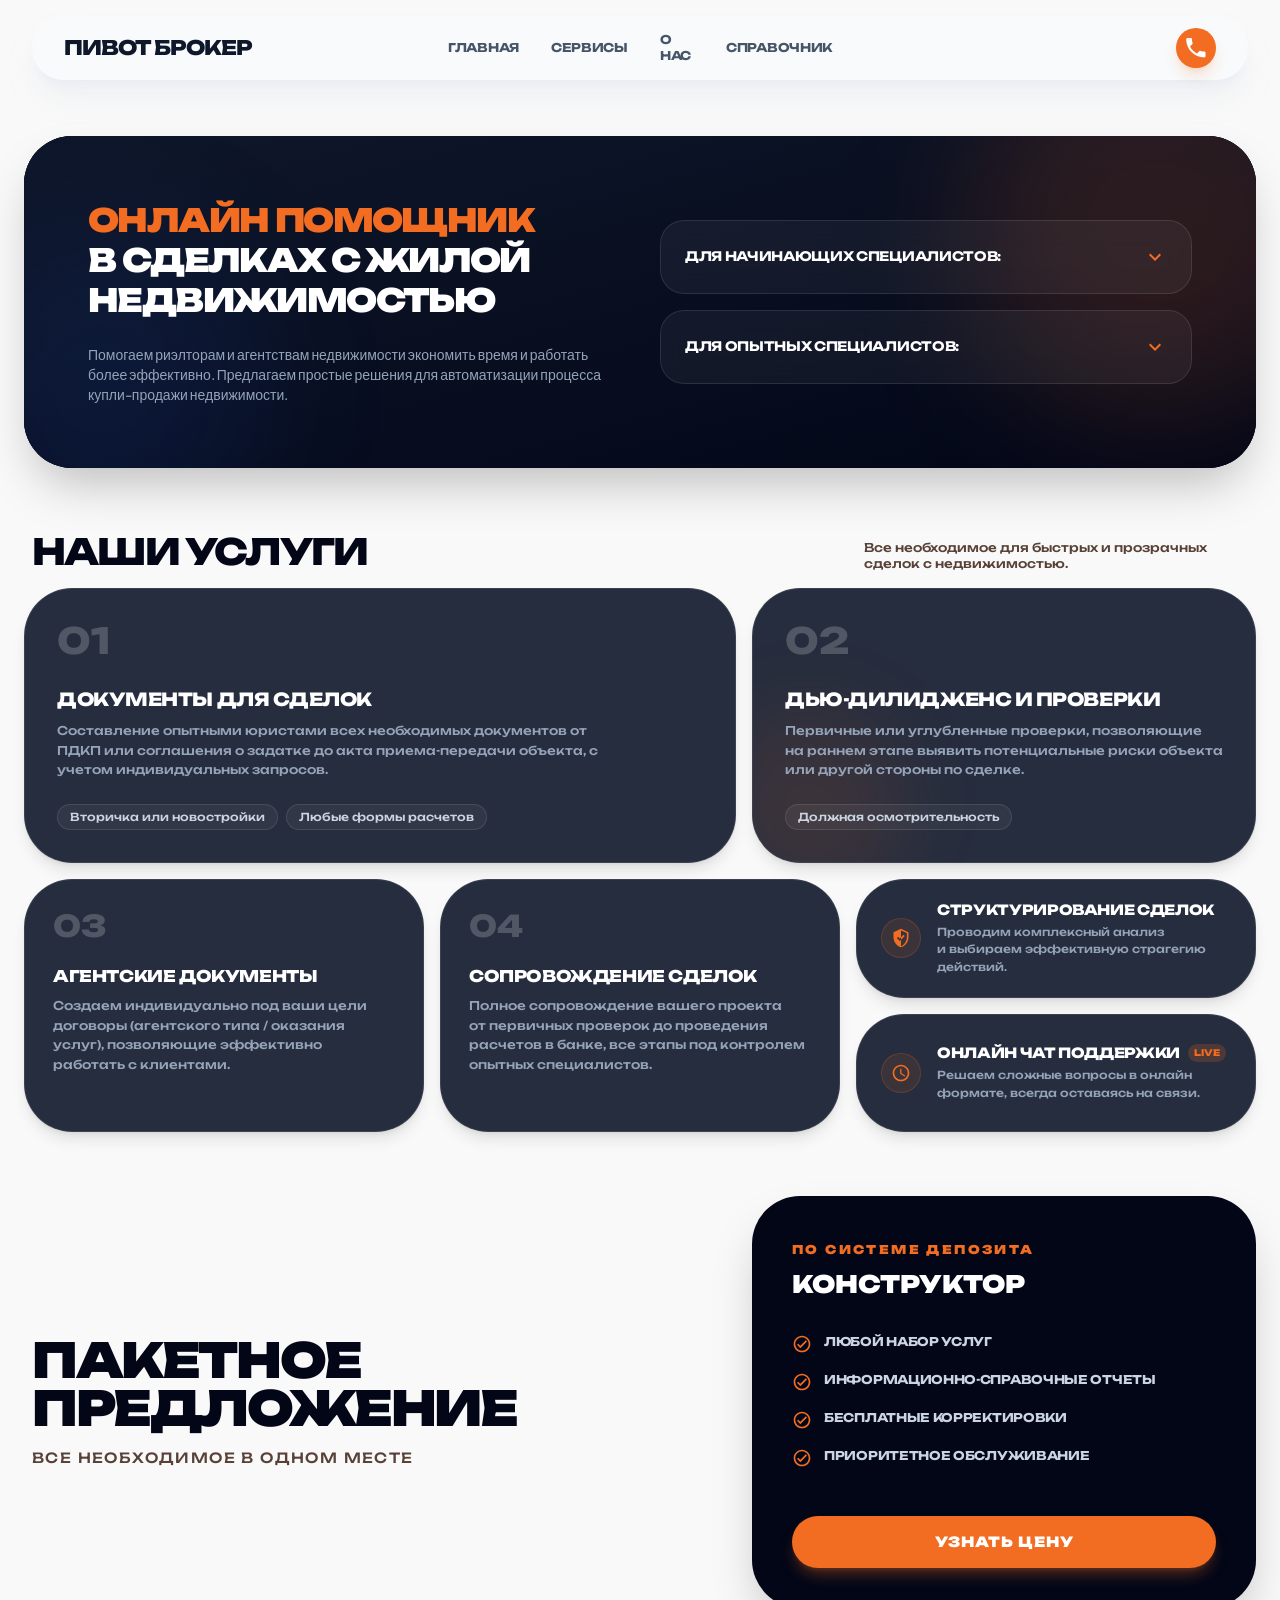
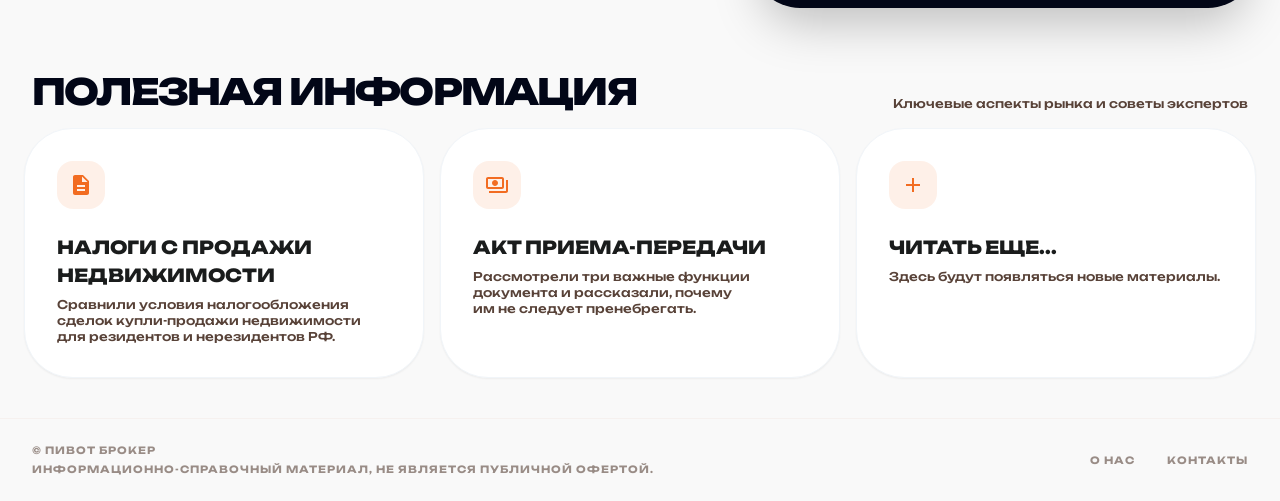
==== commit 19797d15: "Add files via upload" ====
--- a/index.html
+++ b/index.html
@@ -10,7 +10,7 @@
     <meta name="keywords" content="сделки с недвижимостью, помощь риэлторам, организация сделок купли-продажи, документы для недвижимости, услуги агентствам недвижимости">
     
     <!-- Canonical Link -->
-    <link rel="canonical" href="https://pivot.broker">
+    <link rel="canonical" href="https://pivot.broker/">
         
     <!-- FAVICON -->
     <link rel="icon" type="image/png" href="favicon.png">
@@ -27,12 +27,12 @@
   "@context": "https://schema.org",
   "@type": "WebSite",
   "name": "ПИВОТ БРОКЕР",
-  "url": "https://pivot.broker",
+  "url": "https://pivot.broker/",
   "description": "Профессиональные решения для риэлторов и агентств недвижимости по проведению сделок с недвижимостью.",
   "publisher": {
     "@type": "Organization",
     "name": "ПИВОТ БРОКЕР",
-    "url": "https://pivot.broker"
+    "url": "https://pivot.broker/"
   }
 }
 </script>
@@ -77,12 +77,12 @@
     <!-- NAVIGATION BAR -->
     <div class="block md:hidden mobile-view h-[70px]">
         <nav class="fixed top-2 left-0 right-0 z-[100] flex justify-between items-center px-5 py-3 max-w-7xl bg-white/90 dark:bg-slate-900/90 backdrop-blur-lg rounded-full shadow-lg mx-auto w-[92%]">
-            <a href="index.html" class="text-[16px] sm:text-xl font-extrabold tracking-tighter text-slate-900 dark:text-slate-50 font-display hover:text-primary transition-colors duration-300">ПИВОТ БРОКЕР</a>
+            <a href="/" class="text-[16px] sm:text-xl font-extrabold tracking-tighter text-slate-900 dark:text-slate-50 font-display hover:text-primary transition-colors duration-300">ПИВОТ БРОКЕР</a>
             <div class="hidden md:flex items-center gap-8">
-                <a class="text-slate-600 font-bold hover:text-primary font-display tracking-tight !text-[10px]" href="index.html#">ГЛАВНАЯ</a>
-                <a class="text-slate-600 font-bold hover:text-primary font-display tracking-tight !text-[10px]" href="index.html#features-advantages">СЕРВИСЫ</a>
-                <a class="text-slate-600 font-bold hover:text-primary font-display tracking-tight !text-[10px]" href="about.html">О НАС</a>
-                <a class="text-slate-600 font-bold hover:text-primary font-display tracking-tight !text-[10px]" href="index.html#handbook">СПРАВОЧНИК</a>
+                <a class="text-slate-600 font-bold hover:text-primary font-display tracking-tight !text-[10px]" href="/">ГЛАВНАЯ</a>
+                <a class="text-slate-600 font-bold hover:text-primary font-display tracking-tight !text-[10px]" href="/#features-advantages">СЕРВИСЫ</a>
+                <a class="text-slate-600 font-bold hover:text-primary font-display tracking-tight !text-[10px]" href="/about">О НАС</a>
+                <a class="text-slate-600 font-bold hover:text-primary font-display tracking-tight !text-[10px]" href="/#handbook">СПРАВОЧНИК</a>
             </div>
             <div class="flex items-center gap-1 sm:gap-2 h-full">
                 <a aria-label="Call us" class="text-slate-600 font-bold hover:text-primary font-display tracking-tight !text-[10px] flex items-center" href="javascript:void(0)" onclick="openModal()">
@@ -96,10 +96,10 @@
         
         <div class="fixed inset-0 z-[90] bg-white flex flex-col pt-24 px-8 md:hidden transition-transform duration-300 translate-y-[-100%]" id="mobile-menu">
             <div class="flex flex-col gap-6">
-                <a class="text-xl font-display font-bold text-slate-900 hover:text-primary" href="index.html#" onclick="closeMobileNav()">ГЛАВНАЯ</a>
-                <a class="text-xl font-display font-bold text-slate-900 hover:text-primary" href="index.html#features-advantages" onclick="closeMobileNav()">СЕРВИСЫ</a>
-                <a class="text-xl font-display font-bold text-slate-900 hover:text-primary" href="about.html" onclick="closeMobileNav()">О НАС</a>
-                <a class="text-xl font-display font-bold text-slate-900 hover:text-primary" href="index.html#handbook" onclick="closeMobileNav()">СПРАВОЧНИК</a>
+                <a class="text-xl font-display font-bold text-slate-900 hover:text-primary" href="/" onclick="closeMobileNav()">ГЛАВНАЯ</a>
+                <a class="text-xl font-display font-bold text-slate-900 hover:text-primary" href="/#features-advantages" onclick="closeMobileNav()">СЕРВИСЫ</a>
+                <a class="text-xl font-display font-bold text-slate-900 hover:text-primary" href="/about" onclick="closeMobileNav()">О НАС</a>
+                <a class="text-xl font-display font-bold text-slate-900 hover:text-primary" href="/#handbook" onclick="closeMobileNav()">СПРАВОЧНИК</a>
                 <hr class="border-slate-100">
             </div>
             <button class="absolute top-6 right-6 p-2 text-slate-900 hover:text-primary" onclick="toggleMenu()">
@@ -110,12 +110,12 @@
 
     <div class="hidden md:block desktop-view h-[88px]">
         <nav class="fixed top-4 left-0 right-0 z-50 flex justify-between items-center px-8 py-3 w-[95%] max-w-7xl mx-auto bg-slate-50/80 dark:bg-slate-900/80 backdrop-blur-lg rounded-full shadow-xl shadow-slate-200/50 dark:shadow-none no-border">
-            <a href="index.html" class="text-xl font-extrabold tracking-tighter text-slate-900 dark:text-slate-50 font-display flex-1 hover:text-primary transition-colors duration-300">ПИВОТ БРОКЕР</a>
+            <a href="/" class="text-xl font-extrabold tracking-tighter text-slate-900 dark:text-slate-50 font-display flex-1 hover:text-primary transition-colors duration-300">ПИВОТ БРОКЕР</a>
             <div class="hidden md:flex items-center gap-8 flex-1 justify-center">
-                <a class="text-slate-600 dark:text-slate-400 hover:text-primary dark:hover:text-orange-300 font-display text-xs tracking-tight hover:scale-105 transition-transform duration-300 ease-out font-bold" href="index.html#">ГЛАВНАЯ</a>
-                <a class="text-slate-600 dark:text-slate-400 hover:text-primary dark:hover:text-orange-300 font-display text-xs tracking-tight hover:scale-105 transition-transform duration-300 ease-out font-bold" href="index.html#features-advantages">СЕРВИСЫ</a>
-                <a class="text-slate-600 dark:text-slate-400 hover:text-primary dark:hover:text-orange-300 font-display text-xs tracking-tight hover:scale-105 transition-transform duration-300 ease-out font-bold" href="about.html">О НАС</a>
-                <a class="text-slate-600 dark:text-slate-400 hover:text-primary dark:hover:text-orange-300 font-display text-xs tracking-tight hover:scale-105 transition-transform duration-300 ease-out font-bold" href="index.html#handbook">СПРАВОЧНИК</a>
+                <a class="text-slate-600 dark:text-slate-400 hover:text-primary dark:hover:text-orange-300 font-display text-xs tracking-tight hover:scale-105 transition-transform duration-300 ease-out font-bold" href="/">ГЛАВНАЯ</a>
+                <a class="text-slate-600 dark:text-slate-400 hover:text-primary dark:hover:text-orange-300 font-display text-xs tracking-tight hover:scale-105 transition-transform duration-300 ease-out font-bold" href="/#features-advantages">СЕРВИСЫ</a>
+                <a class="text-slate-600 dark:text-slate-400 hover:text-primary dark:hover:text-orange-300 font-display text-xs tracking-tight hover:scale-105 transition-transform duration-300 ease-out font-bold" href="/about">О НАС</a>
+                <a class="text-slate-600 dark:text-slate-400 hover:text-primary dark:hover:text-orange-300 font-display text-xs tracking-tight hover:scale-105 transition-transform duration-300 ease-out font-bold" href="/#handbook">СПРАВОЧНИК</a>
             </div>
             <div class="flex items-center gap-4 flex-1 justify-end">
                 <button class="hidden lg:flex items-center gap-2 bg-primary text-on-primary rounded-full font-display font-bold text-[10px] hover:scale-105 active:scale-95 transition-all duration-300 shadow-lg shadow-primary/20 w-10 h-10 justify-center" onclick="openModal()">
@@ -211,7 +211,7 @@
                 <div class="grid grid-cols-1 md:grid-cols-12 gap-4 font-body">
                     
                     <!-- Card 1: Documents sales and purchase (Has Hover & Link) -->
-                    <a href="service-documents-sale.html" class="md:col-span-7 relative overflow-hidden bg-slate-900/90 border border-white/10 section-radius p-8 flex flex-col justify-start shadow-lg group hover:border-primary/40 hover:bg-slate-950 transition-all duration-500 cursor-pointer">
+                    <a href="/service-documents-sale" class="md:col-span-7 relative overflow-hidden bg-slate-900/90 border border-white/10 section-radius p-8 flex flex-col justify-start shadow-lg group hover:border-primary/40 hover:bg-slate-950 transition-all duration-500 cursor-pointer">
                         <div class="relative z-10">
                             <div class="flex items-center justify-start mb-6"><span class="text-white/20 font-display font-extrabold text-4xl group-hover:text-primary/40 transition-colors">01</span></div>
                             <h3 class="text-base md:text-lg font-display font-extrabold text-white uppercase tracking-tight mb-2 group-hover:text-primary transition-colors">Документы для сделок</h3>
@@ -231,7 +231,7 @@
                     </a>
 
                     <!-- Card 2: KYC AML (Has Hover & Link) -->
-                    <a href="service-kyc-check.html" class="md:col-span-5 relative overflow-hidden bg-slate-900/90 border border-white/10 section-radius p-8 flex flex-col justify-start shadow-lg group hover:border-primary/40 hover:bg-slate-950 transition-all duration-500 cursor-pointer">
+                    <a href="/service-kyc-check" class="md:col-span-5 relative overflow-hidden bg-slate-900/90 border border-white/10 section-radius p-8 flex flex-col justify-start shadow-lg group hover:border-primary/40 hover:bg-slate-950 transition-all duration-500 cursor-pointer">
                         <div class="absolute -left-10 -bottom-10 w-48 h-48 bg-primary/10 rounded-full blur-2xl pointer-events-none"></div>
                         <div class="relative z-10">
                             <div class="flex items-center justify-start mb-6"><span class="text-white/20 font-display font-extrabold text-4xl group-hover:text-primary/40 transition-colors">02</span></div>
@@ -366,43 +366,50 @@
                 </p>
             </div>
             
-            <div class="grid grid-cols-1 md:grid-cols-3 gap-4 md:gap-8">
+            <div class="grid grid-cols-1 md:grid-cols-3 gap-4 font-body">
                 
-                <a class="group bg-white p-8 md:p-10 rounded-[3rem] border border-slate-100 shadow-sm hover:shadow-xl hover:border-primary/20 transition-all duration-500 flex flex-col cursor-pointer relative" href="article-sale-taxes.html">
-                    <div class="mb-4 md:mb-6 w-10 h-10 md:w-12 h-12 bg-primary/10 rounded-full md:rounded-2xl flex items-center justify-center group-hover:bg-primary transition-colors duration-500">
+                <!-- Card 1 -->
+                <a class="group bg-white p-8 rounded-[3rem] border border-slate-100 shadow-sm hover:shadow-xl hover:border-primary/20 transition-all duration-300 flex flex-col cursor-pointer relative overflow-hidden" href="/article-sale-taxes">
+                    <div class="mb-4 md:mb-6 w-10 h-10 md:w-12 h-12 bg-primary/10 rounded-full md:rounded-2xl flex items-center justify-center group-hover:bg-primary transition-colors duration-300">
                         <!-- Inline SVG: description -->
-                        <svg xmlns="http://www.w3.org/2000/svg" viewBox="0 0 24 24" class="w-6 h-6 fill-current text-primary group-hover:text-white transition-colors" aria-hidden="true"><path d="M14 2H6c-1.1 0-1.99.9-1.99 2L4 20c0 1.1.89 2 1.99 2H18c1.1 0 2-.9 2-2V8l-6-6zm2 16H8v-2h8v2zm0-4H8v-2h8v2zm-3-5V3.5L18.5 9H13z"/></svg>
-                    </div>
-                    <h4 class="font-display font-extrabold text-[14px] md:text-lg mb-2 uppercase text-on-background group-hover:text-primary md:line-clamp-2 transition-colors duration-300">Налоги с продажи недвижимости</h4>
-                    <p class="text-[9px] md:text-xs text-on-surface-variant font-display font-medium leading-relaxed uppercase tracking-widest md:tracking-normal md:normal-case mt-auto group-hover:pr-16 transition-all duration-500 ease-out">Сравнили условия налогообложения сделок купли-продажи недвижимости для резидентов и нерезидентов РФ.</p>
-                    <div class="absolute bottom-8 md:bottom-10 right-8 md:right-10 flex items-center gap-1.5 text-primary text-[10px] md:text-xs font-bold tracking-widest uppercase opacity-0 group-hover:opacity-100 transition-all duration-300 translate-x-[-10px] group-hover:translate-x-0 bg-white shadow-[-8px_0_12px_white] pl-2">
+                        <svg xmlns="http://www.w3.org/2000/svg" viewBox="0 0 24 24" class="w-6 h-6 fill-current text-primary group-hover:text-white transition-colors duration-300" aria-hidden="true"><path d="M14 2H6c-1.1 0-1.99.9-1.99 2L4 20c0 1.1.89 2 1.99 2H18c1.1 0 2-.9 2-2V8l-6-6zm2 16H8v-2h8v2zm0-4H8v-2h8v2zm-3-5V3.5L18.5 9H13z"/></svg>
+                    </div>
+                    <h3 class="font-display font-extrabold text-[14px] md:text-lg mb-2 uppercase text-on-background group-hover:text-primary md:line-clamp-2 transition-colors duration-300">Налоги с продажи недвижимости</h3>
+                    <p class="text-[9px] md:text-xs text-on-surface-variant font-display font-medium leading-relaxed uppercase tracking-widest md:tracking-normal md:normal-case">Сравнили условия налогообложения сделок купли-продажи недвижимости для резидентов и нерезидентов РФ.</p>
+                    
+                    <!-- Overlay ПОДРОБНЕЕ Badge (No card expansion/shift) -->
+                    <div class="absolute bottom-8 right-6 flex items-center gap-1.5 bg-white border border-slate-100 shadow-lg py-1 px-3 rounded-full text-primary text-[10px] md:text-xs font-bold tracking-widest uppercase opacity-0 pointer-events-none group-hover:opacity-100 transition-all duration-300 translate-x-[-10px] group-hover:translate-x-0">
                         ПОДРОБНЕЕ 
                         <!-- Inline SVG: arrow_forward -->
                         <svg xmlns="http://www.w3.org/2000/svg" viewBox="0 0 24 24" class="w-[1.2em] h-[1.2em] fill-current" aria-hidden="true"><path d="M12 4l-1.41 1.41L16.17 11H4v2h12.17l-5.58 5.59L12 20l8-8z"/></svg>
                     </div>
                 </a>
                 
-                <a class="group bg-white p-8 md:p-10 rounded-[3rem] border border-slate-100 shadow-sm hover:shadow-xl hover:border-primary/20 transition-all duration-500 flex flex-col cursor-pointer relative" href="article-transfer-act.html">
-                    <div class="mb-4 md:mb-6 w-10 h-10 md:w-12 h-12 bg-primary/10 rounded-full md:rounded-2xl flex items-center justify-center group-hover:bg-primary transition-colors duration-500">
+                <!-- Card 2 -->
+                <a class="group bg-white p-8 rounded-[3rem] border border-slate-100 shadow-sm hover:shadow-xl hover:border-primary/20 transition-all duration-300 flex flex-col cursor-pointer relative overflow-hidden" href="/article-transfer-act">
+                    <div class="mb-4 md:mb-6 w-10 h-10 md:w-12 h-12 bg-primary/10 rounded-full md:rounded-2xl flex items-center justify-center group-hover:bg-primary transition-colors duration-300">
                         <!-- Inline SVG: payments -->
-                        <svg xmlns="http://www.w3.org/2000/svg" viewBox="0 0 24 24" class="w-6 h-6 fill-current text-primary group-hover:text-white transition-colors" aria-hidden="true"><path d="M19 14V6c0-1.1-.9-2-2-2H3c-1.1 0-2 .9-2 2v8c0 1.1.9 2 2 2h14c1.1 0 2-.9 2-2zm-2 0H3V6h14v8zm-7-7c-1.66 0-3 1.34-3 3s1.34 3 3 3 3-1.34 3-3-1.34-3-3-3zm13 0v11c0 1.1-.9 2-2 2H4v-2h17V7h2z"/></svg>
-                    </div>
-                    <h4 class="font-display font-extrabold text-[14px] md:text-lg mb-2 uppercase text-on-background group-hover:text-primary md:line-clamp-2 transition-colors duration-300">Акт приема-передачи</h4>
-                    <p class="text-[9px] md:text-xs text-on-surface-variant font-display font-medium leading-relaxed uppercase tracking-widest md:tracking-normal md:normal-case mt-auto group-hover:pr-16 transition-all duration-500 ease-out">Рассмотрели три важные функции документа и рассказали, почему им&nbsp;не&nbsp;следует пренебрегать.</p>
-                    <div class="absolute bottom-8 md:bottom-10 right-8 md:right-10 flex items-center gap-1.5 text-primary text-[10px] md:text-xs font-bold tracking-widest uppercase opacity-0 group-hover:opacity-100 transition-all duration-300 translate-x-[-10px] group-hover:translate-x-0 bg-white shadow-[-8px_0_12px_white] pl-2">
+                        <svg xmlns="http://www.w3.org/2000/svg" viewBox="0 0 24 24" class="w-6 h-6 fill-current text-primary group-hover:text-white transition-colors duration-300" aria-hidden="true"><path d="M19 14V6c0-1.1-.9-2-2-2H3c-1.1 0-2 .9-2 2v8c0 1.1.9 2 2 2h14c1.1 0 2-.9 2-2zm-2 0H3V6h14v8zm-7-7c-1.66 0-3 1.34-3 3s1.34 3 3 3 3-1.34 3-3-1.34-3-3-3zm13 0v11c0 1.1-.9 2-2 2H4v-2h17V7h2z"/></svg>
+                    </div>
+                    <h3 class="font-display font-extrabold text-[14px] md:text-lg mb-2 uppercase text-on-background group-hover:text-primary md:line-clamp-2 transition-colors duration-300">Акт приема-передачи</h3>
+                    <p class="text-[9px] md:text-xs text-on-surface-variant font-display font-medium leading-relaxed uppercase tracking-widest md:tracking-normal md:normal-case">Рассмотрели три важные функции документа и рассказали, почему им&nbsp;не&nbsp;следует пренебрегать.</p>
+                    
+                    <!-- Overlay ПОДРОБНЕЕ Badge (No card expansion/shift) -->
+                    <div class="absolute bottom-8 right-6 flex items-center gap-1.5 bg-white border border-slate-100 shadow-lg py-1 px-3 rounded-full text-primary text-[10px] md:text-xs font-bold tracking-widest uppercase opacity-0 pointer-events-none group-hover:opacity-100 transition-all duration-300 translate-x-[-10px] group-hover:translate-x-0">
                         ПОДРОБНЕЕ 
                         <!-- Inline SVG: arrow_forward -->
                         <svg xmlns="http://www.w3.org/2000/svg" viewBox="0 0 24 24" class="w-[1.2em] h-[1.2em] fill-current" aria-hidden="true"><path d="M12 4l-1.41 1.41L16.17 11H4v2h12.17l-5.58 5.59L12 20l8-8z"/></svg>
                     </div>
                 </a>
                 
-                <div class="bg-white p-8 md:p-10 rounded-[3rem] border border-slate-100 shadow-sm flex flex-col">
+                <!-- Card 3 -->
+                <div class="bg-white p-8 rounded-[3rem] border border-slate-100 shadow-sm flex flex-col">
                     <div class="mb-4 md:mb-6 w-10 h-10 md:w-12 h-12 bg-primary/10 rounded-full md:rounded-2xl flex items-center justify-center">
                         <!-- Inline SVG: add -->
                         <svg xmlns="http://www.w3.org/2000/svg" viewBox="0 0 24 24" class="w-6 h-6 fill-current text-primary" aria-hidden="true"><path d="M19 13h-6v6h-2v-6H5v-2h6V5h2v6h6v2z"/></svg>
                     </div>
                     <h4 class="font-display font-extrabold text-[14px] md:text-lg mb-2 uppercase text-on-background md:line-clamp-2">Читать еще...</h4>
-                    <p class="text-[9px] md:text-xs text-on-surface-variant font-display font-medium leading-relaxed uppercase tracking-widest md:tracking-normal md:normal-case mt-auto transition-all duration-500 ease-out">Здесь будут появляться новые материалы.</p>
+                    <p class="text-[9px] md:text-xs text-on-surface-variant font-display font-medium leading-relaxed uppercase tracking-widest md:tracking-normal md:normal-case">Здесь будут появляться новые материалы.</p>
                 </div>
             </div>
         </section>
@@ -413,11 +420,11 @@
         <div class="flex flex-col md:flex-row justify-between items-center px-6 md:px-8 py-8 md:py-6 w-full max-w-[1920px] mx-auto gap-4 md:gap-0">
             <div class="text-[9px] md:text-[10px] tracking-[0.2em] md:tracking-widest uppercase font-bold text-slate-400 md:text-on-surface-variant/60 font-display md:font-label text-center md:text-left">
                 <span class="block">© ПИВОТ БРОКЕР</span>
-                <span class="block mt-1">ИНФОРМАЦИЯ ИНФОРМАЦИОННО-СПРАВОЧНОГО ХАРАКТЕРА, НЕ ЯВЛЯЕТСЯ ПУБЛИЧНОЙ ОФЕРТОЙ.</span>
+                <span class="block mt-1"> ИНФОРМАЦИОННО-СПРАВОЧНЫЙ МАТЕРИАЛ, НЕ ЯВЛЯЕТСЯ ПУБЛИЧНОЙ ОФЕРТОЙ.</span>
             </div>
             <div class="flex items-center gap-6 md:gap-8 mt-2 md:mt-0">
-                <a class="text-[9px] md:text-[10px] tracking-[0.2em] md:tracking-widest uppercase font-bold text-slate-400 md:text-on-surface-variant/60 hover:text-primary transition-colors font-display md:font-label" href="about.html">О НАС</a>
-                <a class="text-[9px] md:text-[10px] tracking-[0.2em] md:tracking-widest uppercase font-bold text-slate-400 md:text-on-surface-variant/60 hover:text-primary transition-colors font-display md:font-label" href="#">КОНТАКТЫ</a>
+                <a class="text-[9px] md:text-[10px] tracking-[0.2em] md:tracking-widest uppercase font-bold text-slate-400 md:text-on-surface-variant/60 hover:text-primary transition-colors font-display md:font-label" href="/about">О НАС</a>
+                <a class="text-[9px] md:text-[10px] tracking-[0.2em] md:tracking-widest uppercase font-bold text-slate-400 md:text-on-surface-variant/60 hover:text-primary transition-colors font-display md:font-label" href="javascript:void(0)" onclick="openModal()">КОНТАКТЫ</a>
             </div>
         </div>
     </footer>
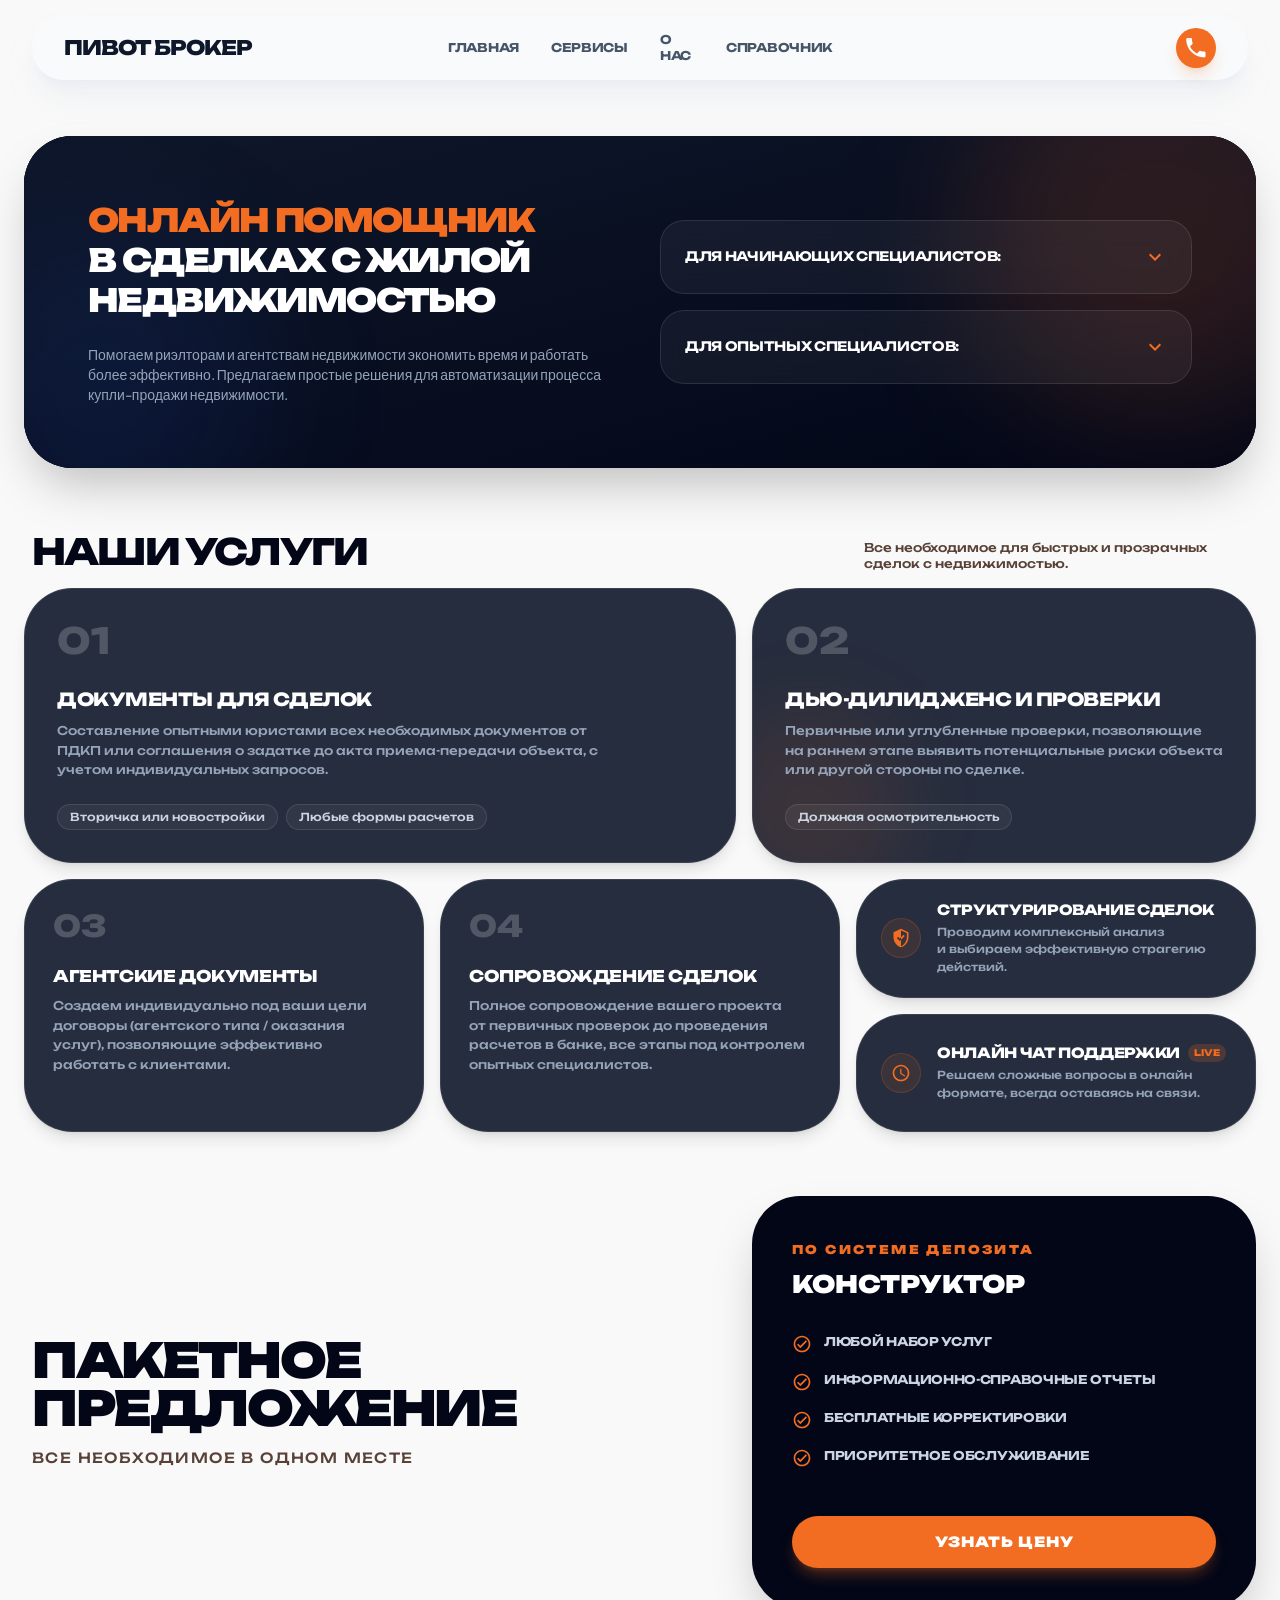
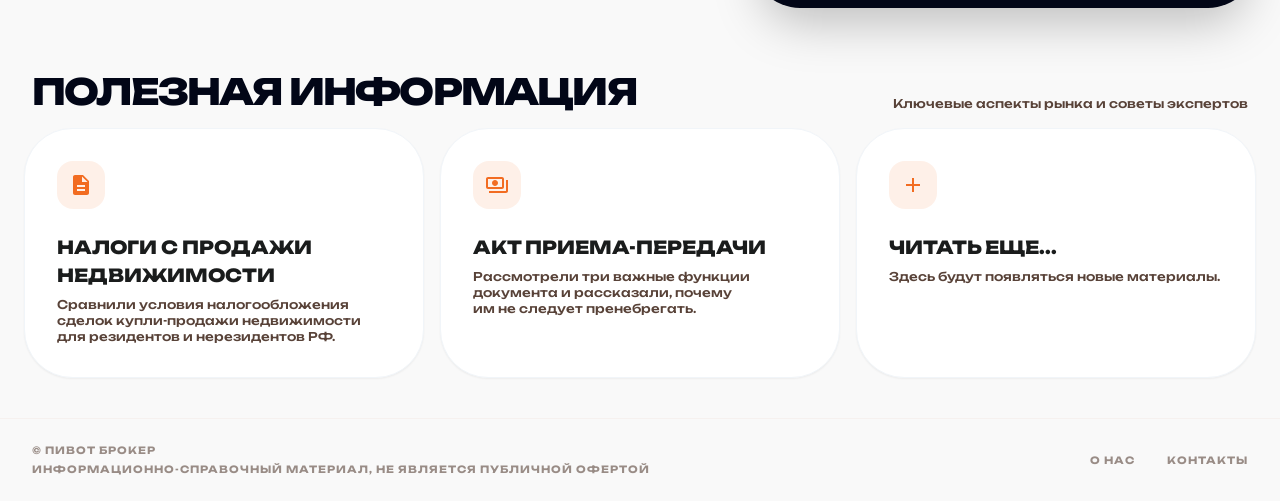
==== commit 36e3a113: "Add files via upload" ====
--- a/index.html
+++ b/index.html
@@ -375,7 +375,7 @@
                         <svg xmlns="http://www.w3.org/2000/svg" viewBox="0 0 24 24" class="w-6 h-6 fill-current text-primary group-hover:text-white transition-colors duration-300" aria-hidden="true"><path d="M14 2H6c-1.1 0-1.99.9-1.99 2L4 20c0 1.1.89 2 1.99 2H18c1.1 0 2-.9 2-2V8l-6-6zm2 16H8v-2h8v2zm0-4H8v-2h8v2zm-3-5V3.5L18.5 9H13z"/></svg>
                     </div>
                     <h3 class="font-display font-extrabold text-[14px] md:text-lg mb-2 uppercase text-on-background group-hover:text-primary md:line-clamp-2 transition-colors duration-300">Налоги с продажи недвижимости</h3>
-                    <p class="text-[9px] md:text-xs text-on-surface-variant font-display font-medium leading-relaxed uppercase tracking-widest md:tracking-normal md:normal-case">Сравнили условия налогообложения сделок купли-продажи недвижимости для резидентов и нерезидентов РФ.</p>
+                    <p class="text-[9px] md:text-xs text-on-surface-variant font-display font-medium leading-relaxed uppercase tracking-widest md:tracking-normal md:normal-case">Сравнили условия налогообложения сделок купли-продажи недвижимости для&nbsp;резидентов и нерезидентов РФ.</p>
                     
                     <!-- Overlay ПОДРОБНЕЕ Badge (No card expansion/shift) -->
                     <div class="absolute bottom-8 right-6 flex items-center gap-1.5 bg-white border border-slate-100 shadow-lg py-1 px-3 rounded-full text-primary text-[10px] md:text-xs font-bold tracking-widest uppercase opacity-0 pointer-events-none group-hover:opacity-100 transition-all duration-300 translate-x-[-10px] group-hover:translate-x-0">
@@ -420,7 +420,7 @@
         <div class="flex flex-col md:flex-row justify-between items-center px-6 md:px-8 py-8 md:py-6 w-full max-w-[1920px] mx-auto gap-4 md:gap-0">
             <div class="text-[9px] md:text-[10px] tracking-[0.2em] md:tracking-widest uppercase font-bold text-slate-400 md:text-on-surface-variant/60 font-display md:font-label text-center md:text-left">
                 <span class="block">© ПИВОТ БРОКЕР</span>
-                <span class="block mt-1"> ИНФОРМАЦИОННО-СПРАВОЧНЫЙ МАТЕРИАЛ, НЕ ЯВЛЯЕТСЯ ПУБЛИЧНОЙ ОФЕРТОЙ.</span>
+                <span class="block mt-1"> ИНФОРМАЦИОННО-СПРАВОЧНЫЙ МАТЕРИАЛ, НЕ ЯВЛЯЕТСЯ ПУБЛИЧНОЙ ОФЕРТОЙ</span>
             </div>
             <div class="flex items-center gap-6 md:gap-8 mt-2 md:mt-0">
                 <a class="text-[9px] md:text-[10px] tracking-[0.2em] md:tracking-widest uppercase font-bold text-slate-400 md:text-on-surface-variant/60 hover:text-primary transition-colors font-display md:font-label" href="/about">О НАС</a>
